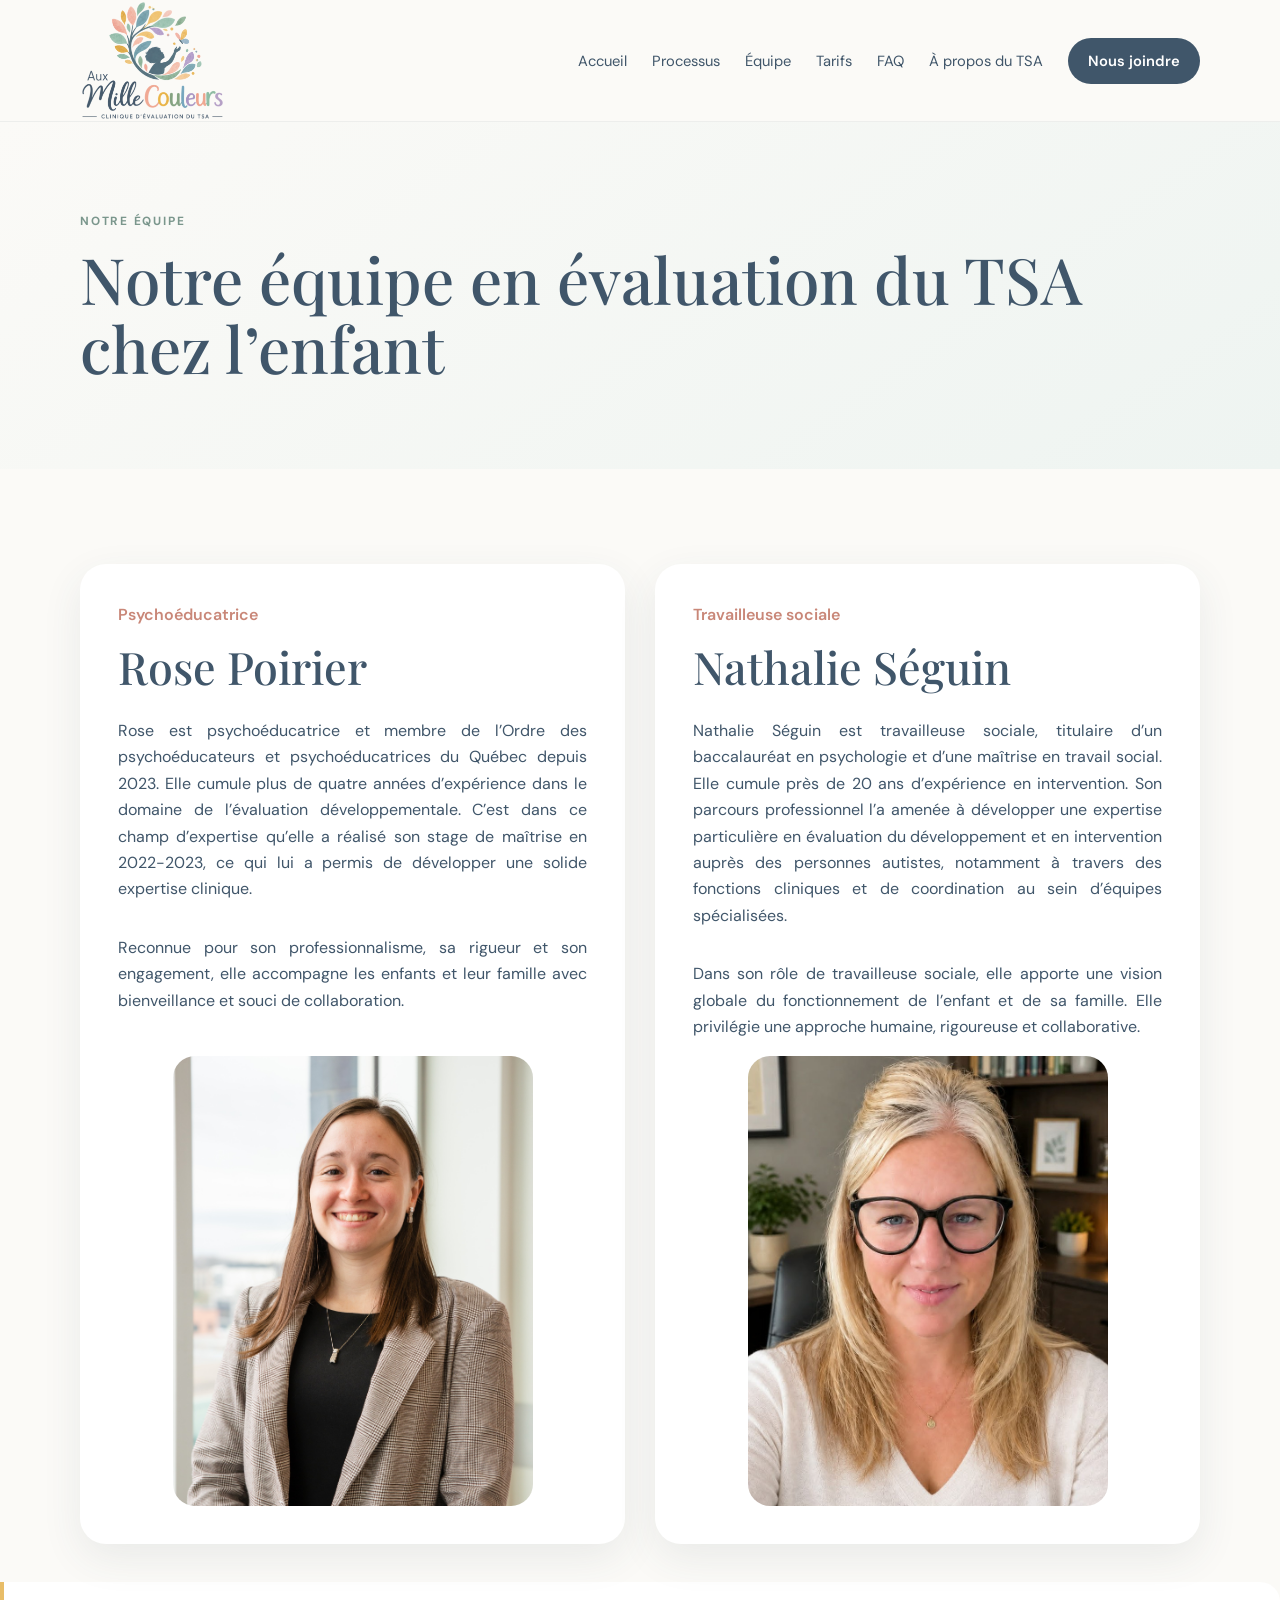
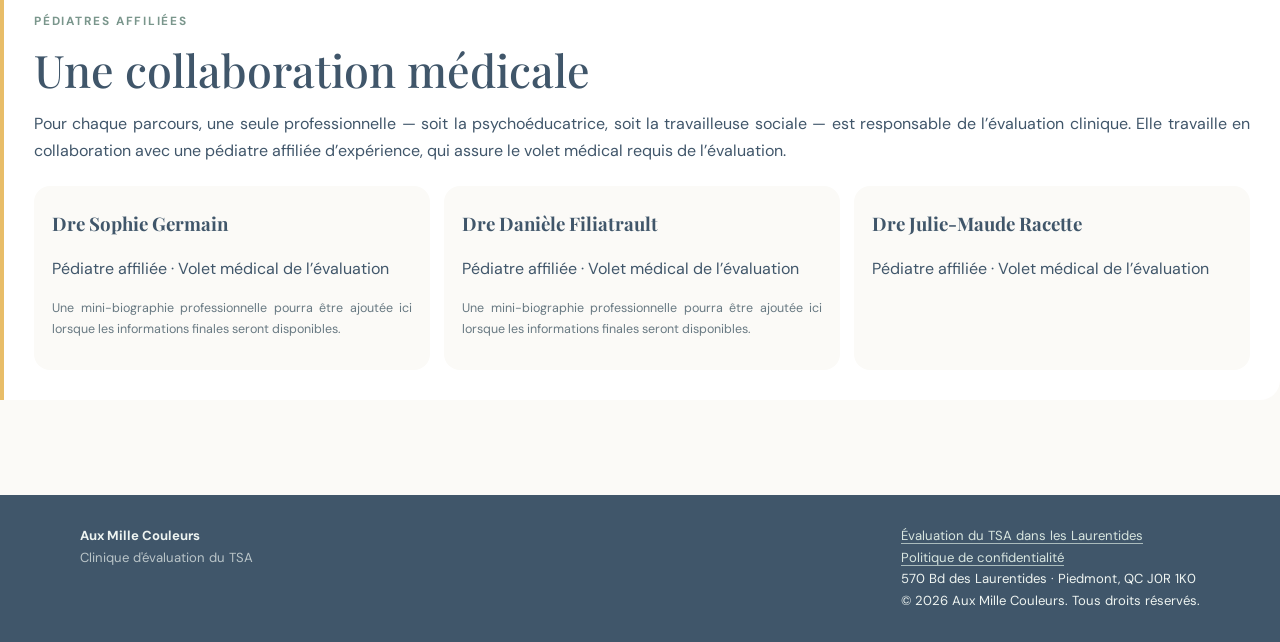
==== equipe.html @ dda27e5d "Add files via upload" ====
<!DOCTYPE html>
<html lang="fr"><head><meta charset="UTF-8"><meta name="viewport" content="width=device-width, initial-scale=1.0"><title>Équipe | Psychoéducatrice, travailleuse sociale et pédiatres | Aux Mille Couleurs</title>
  <meta name="description" content="Découvrez l’équipe d’Aux Mille Couleurs : psychoéducatrice, travailleuse sociale et pédiatres affiliées pour l’évaluation du TSA chez l’enfant à Piedmont, Laurentides.">
  <link rel="canonical" href="https://rosepoirier98-lab.github.io/Clinique1000couleurs/equipe.html">
  <meta property="og:type" content="website">
  <meta property="og:locale" content="fr_CA">
  <meta property="og:site_name" content="Aux Mille Couleurs">
  <meta property="og:title" content="Équipe | Psychoéducatrice, travailleuse sociale et pédiatres | Aux Mille Couleurs">
  <meta property="og:description" content="Découvrez l’équipe d’Aux Mille Couleurs : psychoéducatrice, travailleuse sociale et pédiatres affiliées pour l’évaluation du TSA chez l’enfant à Piedmont, Laurentides.">
  <meta property="og:url" content="https://rosepoirier98-lab.github.io/Clinique1000couleurs/equipe.html">
  <meta name="twitter:card" content="summary">
  <meta name="twitter:title" content="Équipe | Psychoéducatrice, travailleuse sociale et pédiatres | Aux Mille Couleurs">
  <meta name="twitter:description" content="Découvrez l’équipe d’Aux Mille Couleurs : psychoéducatrice, travailleuse sociale et pédiatres affiliées pour l’évaluation du TSA chez l’enfant à Piedmont, Laurentides."><link rel="stylesheet" href="style.css?v=2"></head>
<body><header class="site-header"><div class="container nav-wrap"><a href="index.html" class="brand"><img src="assets/logo.png" alt="Aux Mille Couleurs"></a><input type="checkbox" id="nav-toggle" class="nav-toggle"><label for="nav-toggle" class="nav-toggle-label" aria-label="Ouvrir le menu"><span></span></label><nav>
        <a href="index.html">Accueil</a>
        <a href="evaluation.html">Processus</a>
        <a href="equipe.html">Équipe</a>
        <a href="tarifs.html">Tarifs</a>
        <a href="faq.html">FAQ</a>
        <a href="tsa.html">À propos du TSA</a>
        <a href="nous-joindre.html" class="nav-button">Nous joindre</a>
      </nav></div></header><main>
<section class="page-hero"><div class="container"><p class="eyebrow">Notre équipe</p><h1>Notre équipe en évaluation du TSA chez l’enfant</h1></div></section>
<section class="section"><div class="container bio-grid">
<article class="bio" id="rose"><p class="role">Psychoéducatrice</p><h2>Rose Poirier</h2><p>Rose est psychoéducatrice et membre de l’Ordre des psychoéducateurs et psychoéducatrices du Québec depuis 2023. Elle cumule plus de quatre années d’expérience dans le domaine de l’évaluation développementale. C’est dans ce champ d’expertise qu’elle a réalisé son stage de maîtrise en 2022-2023, ce qui lui a permis de développer une solide expertise clinique.</p><p>Reconnue pour son professionnalisme, sa rigueur et son engagement, elle accompagne les enfants et leur famille avec bienveillance et souci de collaboration.</p><img src="assets/rose-poirier.jpg" alt="Rose Poirier, psychoéducatrice" class="bio-photo"></article>
<article class="bio" id="nathalie"><p class="role">Travailleuse sociale</p><h2>Nathalie Séguin</h2><p>Nathalie Séguin est travailleuse sociale, titulaire d’un baccalauréat en psychologie et d’une maîtrise en travail social. Elle cumule près de 20 ans d’expérience en intervention. Son parcours professionnel l’a amenée à développer une expertise particulière en évaluation du développement et en intervention auprès des personnes autistes, notamment à travers des fonctions cliniques et de coordination au sein d’équipes spécialisées.</p><p>Dans son rôle de travailleuse sociale, elle apporte une vision globale du fonctionnement de l’enfant et de sa famille. Elle privilégie une approche humaine, rigoureuse et collaborative.</p><img src="assets/nathalie-seguin.jpg" alt="Nathalie Séguin, travailleuse sociale" class="bio-photo"></article>
</div>
<div class="medical pediatricians"><p class="eyebrow">Pédiatres affiliées</p><h2>Une collaboration médicale</h2><p>Pour chaque parcours, une seule professionnelle — soit la psychoéducatrice, soit la travailleuse sociale — est responsable de l’évaluation clinique. Elle travaille en collaboration avec une pédiatre affiliée d’expérience, qui assure le volet médical requis de l’évaluation.</p><div class="doctor-mini-grid"><div><h3>Dre Sophie Germain</h3><p>Pédiatre affiliée · Volet médical de l’évaluation</p><p class="fine">Une mini-biographie professionnelle pourra être ajoutée ici lorsque les informations finales seront disponibles.</p></div><div><h3>Dre Danièle Filiatrault</h3><p>Pédiatre affiliée · Volet médical de l’évaluation</p><p class="fine">Une mini-biographie professionnelle pourra être ajoutée ici lorsque les informations finales seront disponibles.</p></div><div><h3>Dre Julie-Maude Racette</h3><p>Pédiatre affiliée · Volet médical de l’évaluation</p></div></div></div></section></main><footer><div class="container footer-wrap"><div><strong>Aux Mille Couleurs</strong><br><span>Clinique d'évaluation du TSA</span></div><div><a href="evaluation-tsa-laurentides.html">Évaluation du TSA dans les Laurentides</a><br><a href="politique-confidentialite.html">Politique de confidentialité</a><br>570 Bd des Laurentides · Piedmont, QC J0R 1K0<br>© 2026 Aux Mille Couleurs. Tous droits réservés.</div></div></footer></body></html>
---- style.css ----
@import url('https://fonts.googleapis.com/css2?family=DM+Sans:wght@400;500;600;700&family=Playfair+Display:wght@500;600&display=swap');
:root{--ink:#40566a;--muted:#687982;--cream:#fbfaf7;--soft:#eef4f1;--peach:#eaa99a;--sage:#9eb9ad;--gold:#e8bd68;--lav:#aaa0c4;--white:#fff;--shadow:0 14px 40px rgba(55,75,85,.09)}
*{box-sizing:border-box}html{scroll-behavior:smooth}body{margin:0;font-family:'DM Sans',Arial,sans-serif;color:var(--ink);background:var(--cream);line-height:1.65}a{color:inherit;text-decoration:none}p{text-align:justify}.eyebrow{text-align:left}.container{width:min(1120px,calc(100% - 40px));margin:auto}.site-header{position:sticky;top:0;z-index:20;background:rgba(251,250,247,.94);backdrop-filter:blur(10px);border-bottom:1px solid rgba(64,86,106,.08)}.nav-wrap{display:flex;align-items:center;justify-content:space-between;gap:24px;min-height:82px}.brand img{width:145px;height:auto;display:block}.site-header nav{display:flex;align-items:center;gap:25px;font-size:.92rem}.site-header nav a:hover{color:#1f4055}.nav-button,.button{display:inline-block;border-radius:999px;padding:11px 20px;font-weight:600}.nav-button,.button.primary{background:var(--ink);color:#fff}.hero{padding:90px 0 75px;background:linear-gradient(145deg,#fbfaf7 0%,#f1f5f2 100%)}.hero-grid{display:grid;grid-template-columns:1.25fr .75fr;gap:65px;align-items:center}.eyebrow{text-transform:uppercase;letter-spacing:.15em;font-size:.74rem;font-weight:700;color:#7a968c;margin:0 0 12px}.hero h1,.page-hero h1{font-family:'Playfair Display',Georgia,serif;font-size:clamp(2.6rem,5vw,4.6rem);line-height:1.08;font-weight:500;margin:0 0 22px}.hero h1 span,.page-hero h1 span{color:#c98778}.lead{font-size:1.15rem;color:var(--muted);max-width:680px}.hero-actions{display:flex;gap:12px;flex-wrap:wrap;margin-top:30px}.button.secondary{border:1px solid #c9d3d0}.hero-card{background:#fff;border-radius:28px;padding:35px;box-shadow:var(--shadow);text-align:center}.hero-logo{width:100%;max-width:300px}.section{padding:95px 0}.soft{background:var(--soft)}.two-col{display:grid;grid-template-columns:1fr 1.2fr;gap:75px}.section h2{font-family:'Playfair Display',Georgia,serif;font-size:clamp(2rem,3.5vw,3rem);line-height:1.15;font-weight:500;margin:0 0 20px}.text{color:var(--muted)}.feature-list{display:grid;grid-template-columns:repeat(3,1fr);gap:14px;margin-top:35px}.feature-list div{padding:18px;background:#fff;border-radius:18px}.feature-list strong,.feature-list span{display:block}.feature-list strong{font-size:1rem}.feature-list span{font-size:.82rem;color:var(--muted);margin-top:5px}.steps{display:grid;grid-template-columns:repeat(3,1fr);gap:18px;margin-top:40px}.steps article{background:#fff;padding:28px;border-radius:22px;box-shadow:0 5px 20px rgba(55,75,85,.04)}.steps span{font-size:.78rem;font-weight:700;color:#c98778}.steps h3{margin:12px 0 8px}.steps p{margin:0;color:var(--muted);font-size:.92rem}.team-grid{display:grid;grid-template-columns:repeat(2,1fr);gap:22px;margin-top:38px}.person{background:#fff;border-radius:24px;padding:22px;box-shadow:var(--shadow)}
.person-horizontal{display:grid;grid-template-columns:42% 1fr;gap:28px;align-items:center}
.person-content{padding:6px 8px 6px 0}.team-photo{width:100%;height:245px;border-radius:20px;object-fit:cover;object-position:center 25%;display:block;margin:0}.bio-photo{width:100%;max-width:360px;aspect-ratio:4/5;object-fit:cover;object-position:center 25%;border-radius:22px;display:block;margin:32px auto 0}.initials,.portrait-placeholder{width:72px;height:72px;border-radius:50%;background:linear-gradient(135deg,var(--sage),#c8d8d0);display:grid;place-items:center;font-weight:700;color:#fff;font-size:1.2rem}.person h3{margin:18px 0 2px;font-family:'Playfair Display',Georgia,serif;font-size:1.65rem}.role{color:#c98778;font-weight:600;margin:0 0 12px}.person p{color:var(--muted)}.person a{font-weight:600;color:#607f72}.medical{margin-top:28px;padding:30px;border-left:4px solid var(--gold);background:#fff;border-radius:0 20px 20px 0}.medical h3,.medical h2{font-family:'Playfair Display',Georgia,serif;margin:5px 0 8px}.pricing{display:grid;grid-template-columns:1.1fr .9fr;gap:60px;align-items:center}.price-card{background:#fff;padding:35px;border-radius:26px;box-shadow:var(--shadow)}.small,.fine{font-size:.78rem;color:var(--muted)}.price{font-family:'Playfair Display',Georgia,serif;font-size:3rem;margin:8px 0}.cta{padding:70px 0;background:#607f72;color:#fff}.cta .eyebrow{color:#dce9e3}.cta-inner{display:flex;justify-content:space-between;gap:40px;align-items:center}.cta h2{font-family:'Playfair Display',Georgia,serif;font-size:2.4rem;line-height:1.15;margin:0 0 10px;max-width:700px}.cta p{margin:0}.button.light{background:#fff;color:var(--ink);white-space:nowrap}.contact-info{display:grid;grid-template-columns:repeat(3,1fr);gap:14px;margin-top:30px}.contact-info p{background:#fff;padding:18px;border-radius:16px;margin:0;font-size:.9rem}.booking-card{background:#fff;padding:35px;border-radius:26px;box-shadow:var(--shadow)}.full{width:100%;text-align:center}.booking-card .fine{margin-bottom:0}footer{padding:30px 0;background:#40566a;color:#eef4f1;font-size:.82rem}.footer-wrap{display:flex;justify-content:space-between;gap:20px}.footer-wrap span{opacity:.7}.page-hero{padding:90px 0 65px;background:linear-gradient(145deg,#fbfaf7,#eef4f1)}.bio-grid{display:grid;grid-template-columns:1fr 1fr;gap:30px}.bio{background:#fff;border-radius:26px;padding:38px;box-shadow:var(--shadow)}.bio h2{margin-bottom:10px}.placeholder{color:var(--muted)}@media(max-width:800px){.nav-wrap{flex-wrap:wrap;padding:10px 0}.site-header nav{width:100%;justify-content:center;flex-wrap:wrap;gap:8px 14px;font-size:.8rem}.hero-grid,.two-col,.pricing{grid-template-columns:1fr;gap:35px}.steps{grid-template-columns:1fr 1fr}.feature-list,.contact-info{grid-template-columns:1fr}.team-grid,.bio-grid{grid-template-columns:1fr}.section{padding:70px 0}.cta-inner{display:block}.cta .button{margin-top:25px}.footer-wrap{display:block}.footer-wrap>div+div{margin-top:15px}}
@media(max-width:520px){.container{width:min(100% - 28px,1120px)}.hero{padding-top:55px}.hero h1{font-size:2.55rem}.steps{grid-template-columns:1fr}.brand img{width:120px}.nav-wrap{min-height:70px}.nav-button{padding:9px 14px;font-size:.82rem}.hero-card{padding:20px}}

.faq{max-width:900px}.faq details{background:#fff;border-radius:18px;margin-bottom:14px;padding:0 24px;box-shadow:0 5px 20px rgba(55,75,85,.04)}.faq summary{cursor:pointer;list-style:none;font-weight:600;padding:22px 0;position:relative;padding-right:35px}.faq summary::-webkit-details-marker{display:none}.faq summary:after{content:'+';position:absolute;right:0;font-size:1.4rem;font-weight:400;color:#7a968c}.faq details[open] summary:after{content:'−'}.faq details p{margin:0;padding:0 0 22px;color:var(--muted)}.contact-form{display:grid;gap:16px;margin-top:24px}.contact-form label{display:grid;gap:6px;font-size:.88rem;font-weight:600}.contact-form input,.contact-form textarea{width:100%;border:1px solid #d6dfdc;border-radius:12px;padding:12px 14px;font:inherit;color:var(--ink);background:#fbfaf7}.contact-form textarea{resize:vertical}.contact-form button{border:0;cursor:pointer;font:inherit}.evaluation-steps{grid-template-columns:repeat(2,1fr)}@media(max-width:520px){.evaluation-steps{grid-template-columns:1fr}}

.doctor-mini-grid{display:grid;grid-template-columns:repeat(3,minmax(0,1fr));gap:14px;margin-top:22px}.doctor-mini-grid>div{background:#fbfaf7;border-radius:16px;padding:18px}.doctor-mini-grid strong,.doctor-mini-grid span{display:block}.doctor-mini-grid span{color:var(--muted);font-size:.85rem;margin-top:5px}.price-list{margin:18px 0;padding-left:20px;color:var(--muted)}.price-list li{margin:7px 0}.ramq-note{display:grid;gap:4px;margin:22px 0;padding:16px;border-radius:16px;background:var(--soft);border-left:4px solid var(--sage)}.ramq-note span{color:var(--muted);font-size:.86rem}.pediatricians{margin-top:38px}.person-content h3{margin:0 0 2px;font-family:'Playfair Display',Georgia,serif;font-size:1.65rem}.person-content .role{margin-bottom:10px}.person-content p{color:var(--muted)}
@media(max-width:800px){.person-horizontal{grid-template-columns:1fr}.team-photo{height:280px}.doctor-mini-grid{grid-template-columns:1fr}}

.process-intro{max-width:850px;margin:0 auto 10px;padding:24px 28px;background:#f5f2ed;border-radius:18px;color:#687b85}.process-intro p{margin:0;line-height:1.7}


.seo-link { margin-top: 1.5rem; }
.seo-link a { font-weight: 600; }

/* Signature « toutes ses couleurs » */
.rainbow-word{white-space:nowrap;display:inline-block}
.rainbow-word .rainbow-peach{color:var(--peach)}
.rainbow-word .rainbow-gold{color:var(--gold)}
.rainbow-word .rainbow-sage{color:#7fa58f}
.rainbow-word .rainbow-blue{color:#6fa9c2}
.rainbow-word .rainbow-lavender{color:var(--lav)}

/* Portraits cohérents de Rose et Nathalie */
.team-photo{width:100%;height:300px;aspect-ratio:4/5;object-fit:cover;object-position:center 25%;display:block}
.bio-photo{width:100%;max-width:360px;height:450px;aspect-ratio:4/5;object-fit:cover;object-position:center 25%;display:block;margin:32px auto 0}
@media(max-width:800px){.team-photo{height:300px}.bio-photo{height:450px}}


/* Navigation mobile - menu hamburger */
.nav-toggle{display:none!important;position:absolute;opacity:0;pointer-events:none;width:0;height:0}
.nav-toggle-label{display:none;align-items:center;justify-content:center;width:44px;height:44px;border:1px solid #c9d3d0;border-radius:12px;cursor:pointer;color:var(--ink);background:#fff}
.nav-toggle-label span,.nav-toggle-label span:before,.nav-toggle-label span:after{display:block;width:21px;height:2px;background:currentColor;border-radius:2px;position:relative;transition:.2s}
.nav-toggle-label span:before,.nav-toggle-label span:after{content:"";position:absolute;left:0}
.nav-toggle-label span:before{top:-7px}.nav-toggle-label span:after{top:7px}
@media(max-width:800px){
  .nav-wrap{position:relative;flex-wrap:nowrap;padding:10px 0;min-height:70px}
  .nav-toggle-label{display:flex;margin-left:auto}
  .site-header nav{display:none;width:100%;position:absolute;top:70px;left:0;right:0;padding:14px;background:rgba(251,250,247,.98);backdrop-filter:blur(10px);border:1px solid rgba(64,86,106,.08);border-radius:0 0 18px 18px;box-shadow:0 12px 25px rgba(55,75,85,.08);justify-content:flex-start;align-items:stretch;flex-direction:column;gap:4px;font-size:.92rem}
  .site-header nav a{padding:10px 12px;border-radius:10px}
  .site-header nav a:hover{background:#eef4f1}
  .site-header nav .nav-button{text-align:center;margin-top:5px}
  .nav-toggle:checked ~ nav{display:flex}
  .nav-toggle:checked + .nav-toggle-label span{background:transparent}
  .nav-toggle:checked + .nav-toggle-label span:before{top:0;transform:rotate(45deg)}
  .nav-toggle:checked + .nav-toggle-label span:after{top:0;transform:rotate(-45deg)}
}
@media(max-width:520px){
  .site-header nav{top:70px}
  .contact-form input,.contact-form textarea{font-size:16px;min-height:46px}
  .contact-form textarea{min-height:120px}
  .button,.nav-button{min-height:44px}
  .footer-wrap{line-height:1.7}
}
/* Confidentiality notice in contact form */
.form-privacy-note{margin:0;padding:14px 16px;border-radius:14px;background:var(--soft);color:var(--muted);font-size:.84rem;line-height:1.55}
.form-privacy-note strong{color:var(--ink)}
/* Privacy page */
.privacy-content{max-width:900px}
.privacy-content article{background:#fff;border-radius:24px;padding:38px;box-shadow:var(--shadow);margin-bottom:18px}
.privacy-content h2{font-family:'Playfair Display',Georgia,serif;font-size:1.7rem;font-weight:500;margin:0 0 12px}
.privacy-content h3{font-size:1.05rem;margin:22px 0 8px}
.privacy-content ul{color:var(--muted);padding-left:22px}
.privacy-content li{margin:7px 0}
.privacy-content p{color:var(--muted)}
.privacy-updated{font-size:.84rem;color:var(--muted);margin-top:8px}
@media(max-width:520px){.privacy-content article{padding:24px 20px}}

/* Équipe : alignement des portraits sur ordinateur et portraits avant la description sur mobile */
.bio {
  display:flex;
  flex-direction:column;
}
.bio-photo {
  margin-top:auto;
}
@media(max-width:800px){
  .bio > .role { order:1; }
  .bio > h2 { order:2; }
  .bio > .bio-photo { order:3; margin:18px auto 20px; }
  .bio > p:not(.role) { order:4; }
}

/* Liens du pied de page plus visibles et tarifs */
.footer-wrap a{color:#d8e6e0;text-decoration:underline;text-decoration-color:rgba(216,230,224,.7);text-underline-offset:3px;transition:color .2s ease}
.footer-wrap a:hover{color:#fff;text-decoration-color:#fff}
.medical-pricing{padding:16px 18px;background:var(--soft);border-left:4px solid var(--sage);border-radius:0 14px 14px 0}
.payment-note{margin:16px 0;padding:14px 16px;background:#fff;border:1px solid #d6dfdc;border-radius:14px}
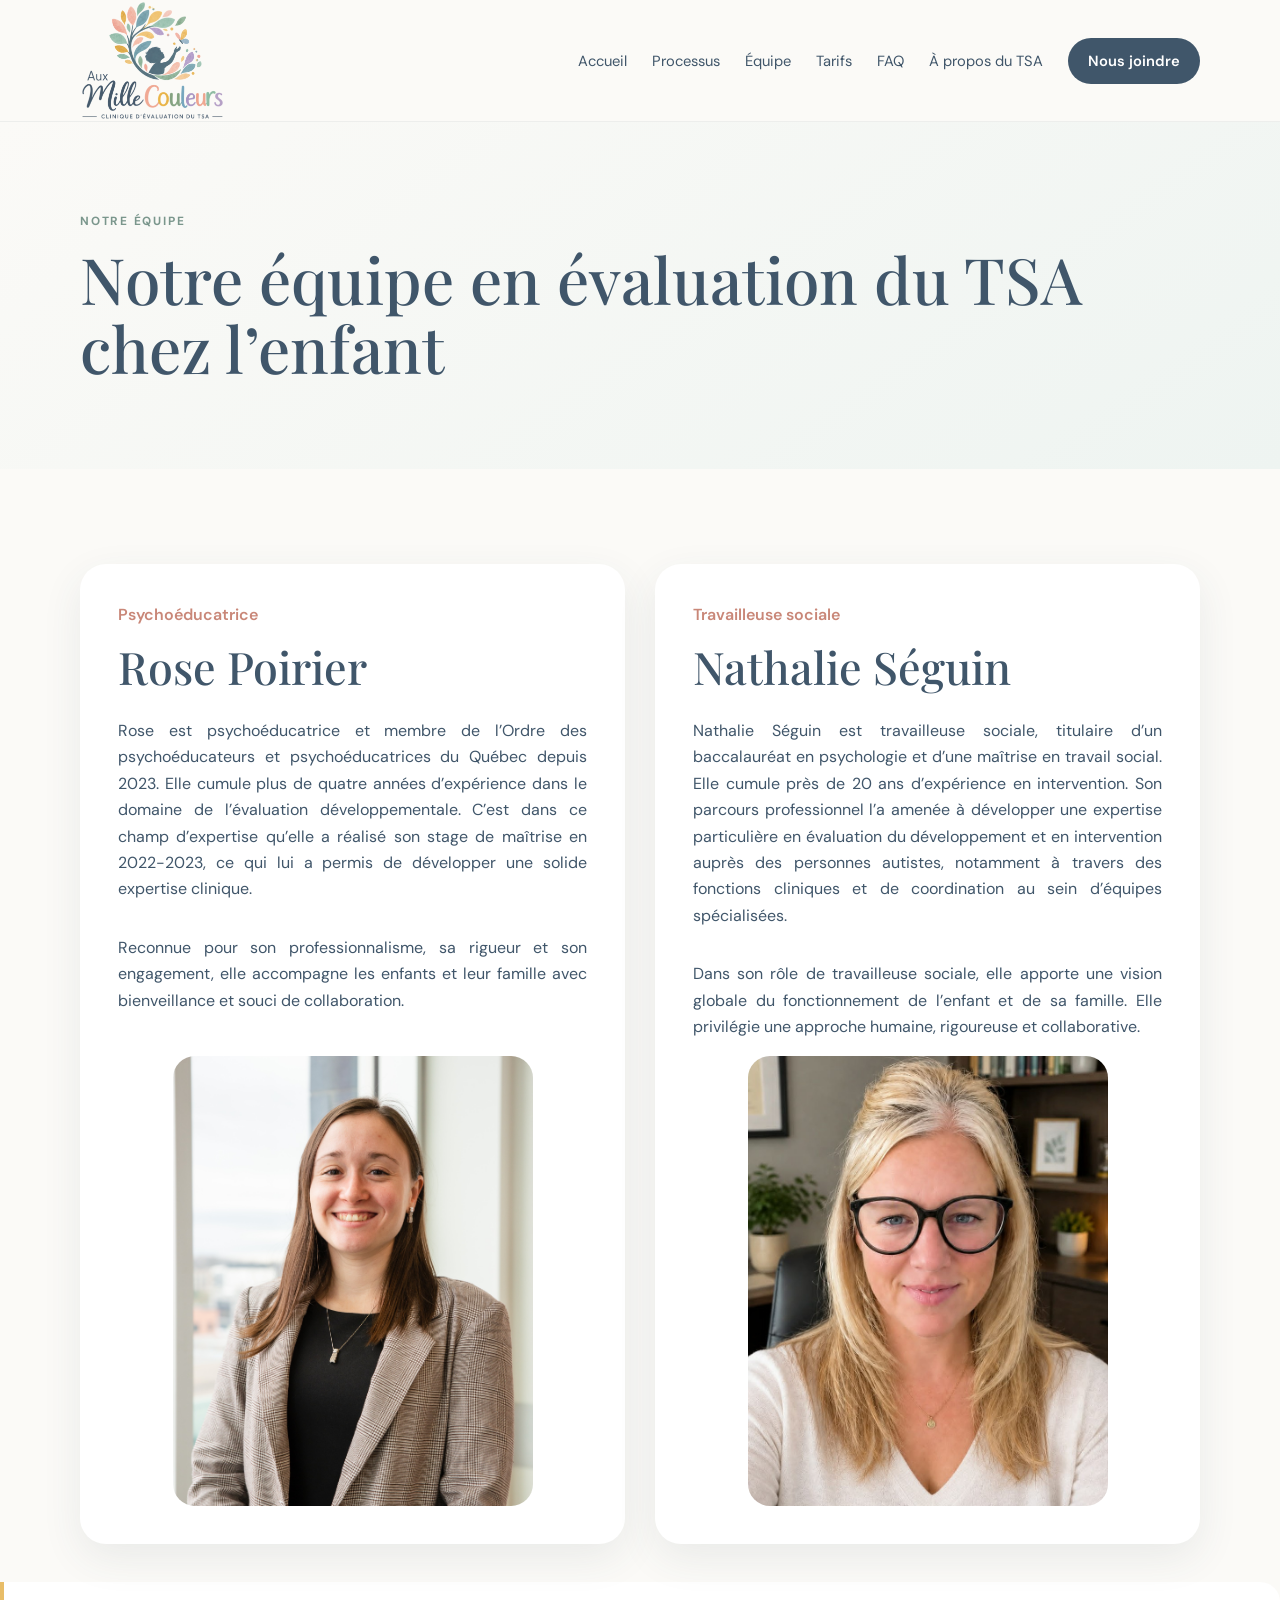
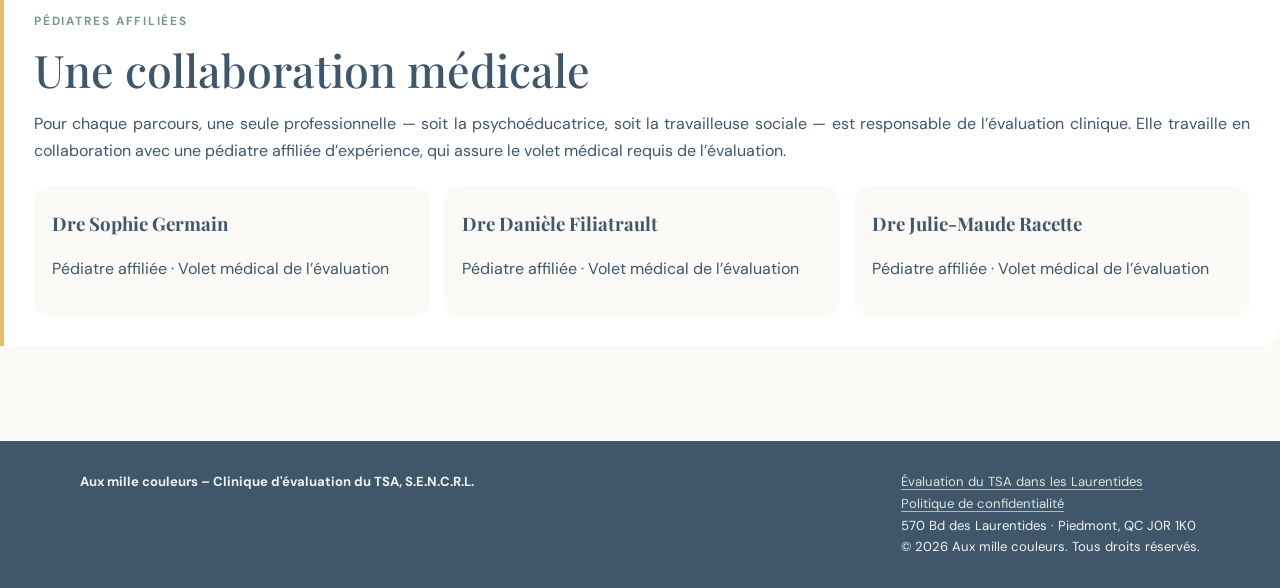
==== commit 6e985a7b: "Add files via upload" ====
--- a/equipe.html
+++ b/equipe.html
@@ -1,17 +1,17 @@
 <!DOCTYPE html>
-<html lang="fr"><head><meta charset="UTF-8"><meta name="viewport" content="width=device-width, initial-scale=1.0"><title>Équipe | Psychoéducatrice, travailleuse sociale et pédiatres | Aux Mille Couleurs</title>
-  <meta name="description" content="Découvrez l’équipe d’Aux Mille Couleurs : psychoéducatrice, travailleuse sociale et pédiatres affiliées pour l’évaluation du TSA chez l’enfant à Piedmont, Laurentides.">
+<html lang="fr"><head><meta charset="UTF-8"><meta name="viewport" content="width=device-width, initial-scale=1.0"><title>Équipe | Psychoéducatrice, travailleuse sociale et pédiatres | Aux mille couleurs</title>
+  <meta name="description" content="Découvrez l’équipe d’Aux mille couleurs : psychoéducatrice, travailleuse sociale et pédiatres affiliées pour l’évaluation du TSA chez l’enfant à Piedmont, Laurentides.">
   <link rel="canonical" href="https://rosepoirier98-lab.github.io/Clinique1000couleurs/equipe.html">
   <meta property="og:type" content="website">
   <meta property="og:locale" content="fr_CA">
-  <meta property="og:site_name" content="Aux Mille Couleurs">
-  <meta property="og:title" content="Équipe | Psychoéducatrice, travailleuse sociale et pédiatres | Aux Mille Couleurs">
-  <meta property="og:description" content="Découvrez l’équipe d’Aux Mille Couleurs : psychoéducatrice, travailleuse sociale et pédiatres affiliées pour l’évaluation du TSA chez l’enfant à Piedmont, Laurentides.">
+  <meta property="og:site_name" content="Aux mille couleurs">
+  <meta property="og:title" content="Équipe | Psychoéducatrice, travailleuse sociale et pédiatres | Aux mille couleurs">
+  <meta property="og:description" content="Découvrez l’équipe d’Aux mille couleurs : psychoéducatrice, travailleuse sociale et pédiatres affiliées pour l’évaluation du TSA chez l’enfant à Piedmont, Laurentides.">
   <meta property="og:url" content="https://rosepoirier98-lab.github.io/Clinique1000couleurs/equipe.html">
   <meta name="twitter:card" content="summary">
-  <meta name="twitter:title" content="Équipe | Psychoéducatrice, travailleuse sociale et pédiatres | Aux Mille Couleurs">
-  <meta name="twitter:description" content="Découvrez l’équipe d’Aux Mille Couleurs : psychoéducatrice, travailleuse sociale et pédiatres affiliées pour l’évaluation du TSA chez l’enfant à Piedmont, Laurentides."><link rel="stylesheet" href="style.css?v=2"></head>
-<body><header class="site-header"><div class="container nav-wrap"><a href="index.html" class="brand"><img src="assets/logo.png" alt="Aux Mille Couleurs"></a><input type="checkbox" id="nav-toggle" class="nav-toggle"><label for="nav-toggle" class="nav-toggle-label" aria-label="Ouvrir le menu"><span></span></label><nav>
+  <meta name="twitter:title" content="Équipe | Psychoéducatrice, travailleuse sociale et pédiatres | Aux mille couleurs">
+  <meta name="twitter:description" content="Découvrez l’équipe d’Aux mille couleurs : psychoéducatrice, travailleuse sociale et pédiatres affiliées pour l’évaluation du TSA chez l’enfant à Piedmont, Laurentides."><link rel="stylesheet" href="style.css?v=2"></head>
+<body><header class="site-header"><div class="container nav-wrap"><a href="index.html" class="brand"><img src="assets/logo.png" alt="Aux mille couleurs"></a><input type="checkbox" id="nav-toggle" class="nav-toggle"><label for="nav-toggle" class="nav-toggle-label" aria-label="Ouvrir le menu"><span></span></label><nav>
         <a href="index.html">Accueil</a>
         <a href="evaluation.html">Processus</a>
         <a href="equipe.html">Équipe</a>
@@ -25,4 +25,4 @@
 <article class="bio" id="rose"><p class="role">Psychoéducatrice</p><h2>Rose Poirier</h2><p>Rose est psychoéducatrice et membre de l’Ordre des psychoéducateurs et psychoéducatrices du Québec depuis 2023. Elle cumule plus de quatre années d’expérience dans le domaine de l’évaluation développementale. C’est dans ce champ d’expertise qu’elle a réalisé son stage de maîtrise en 2022-2023, ce qui lui a permis de développer une solide expertise clinique.</p><p>Reconnue pour son professionnalisme, sa rigueur et son engagement, elle accompagne les enfants et leur famille avec bienveillance et souci de collaboration.</p><img src="assets/rose-poirier.jpg" alt="Rose Poirier, psychoéducatrice" class="bio-photo"></article>
 <article class="bio" id="nathalie"><p class="role">Travailleuse sociale</p><h2>Nathalie Séguin</h2><p>Nathalie Séguin est travailleuse sociale, titulaire d’un baccalauréat en psychologie et d’une maîtrise en travail social. Elle cumule près de 20 ans d’expérience en intervention. Son parcours professionnel l’a amenée à développer une expertise particulière en évaluation du développement et en intervention auprès des personnes autistes, notamment à travers des fonctions cliniques et de coordination au sein d’équipes spécialisées.</p><p>Dans son rôle de travailleuse sociale, elle apporte une vision globale du fonctionnement de l’enfant et de sa famille. Elle privilégie une approche humaine, rigoureuse et collaborative.</p><img src="assets/nathalie-seguin.jpg" alt="Nathalie Séguin, travailleuse sociale" class="bio-photo"></article>
 </div>
-<div class="medical pediatricians"><p class="eyebrow">Pédiatres affiliées</p><h2>Une collaboration médicale</h2><p>Pour chaque parcours, une seule professionnelle — soit la psychoéducatrice, soit la travailleuse sociale — est responsable de l’évaluation clinique. Elle travaille en collaboration avec une pédiatre affiliée d’expérience, qui assure le volet médical requis de l’évaluation.</p><div class="doctor-mini-grid"><div><h3>Dre Sophie Germain</h3><p>Pédiatre affiliée · Volet médical de l’évaluation</p><p class="fine">Une mini-biographie professionnelle pourra être ajoutée ici lorsque les informations finales seront disponibles.</p></div><div><h3>Dre Danièle Filiatrault</h3><p>Pédiatre affiliée · Volet médical de l’évaluation</p><p class="fine">Une mini-biographie professionnelle pourra être ajoutée ici lorsque les informations finales seront disponibles.</p></div><div><h3>Dre Julie-Maude Racette</h3><p>Pédiatre affiliée · Volet médical de l’évaluation</p></div></div></div></section></main><footer><div class="container footer-wrap"><div><strong>Aux Mille Couleurs</strong><br><span>Clinique d'évaluation du TSA</span></div><div><a href="evaluation-tsa-laurentides.html">Évaluation du TSA dans les Laurentides</a><br><a href="politique-confidentialite.html">Politique de confidentialité</a><br>570 Bd des Laurentides · Piedmont, QC J0R 1K0<br>© 2026 Aux Mille Couleurs. Tous droits réservés.</div></div></footer></body></html>+<div class="medical pediatricians"><p class="eyebrow">Pédiatres affiliées</p><h2>Une collaboration médicale</h2><p>Pour chaque parcours, une seule professionnelle — soit la psychoéducatrice, soit la travailleuse sociale — est responsable de l’évaluation clinique. Elle travaille en collaboration avec une pédiatre affiliée d’expérience, qui assure le volet médical requis de l’évaluation.</p><div class="doctor-mini-grid"><div><h3>Dre Sophie Germain</h3><p>Pédiatre affiliée · Volet médical de l’évaluation</p></div><div><h3>Dre Danièle Filiatrault</h3><p>Pédiatre affiliée · Volet médical de l’évaluation</p></div><div><h3>Dre Julie-Maude Racette</h3><p>Pédiatre affiliée · Volet médical de l’évaluation</p></div></div></div></section></main><footer><div class="container footer-wrap"><div><strong>Aux mille couleurs – Clinique d'évaluation du TSA, S.E.N.C.R.L.</strong></div><div><a href="evaluation-tsa-laurentides.html">Évaluation du TSA dans les Laurentides</a><br><a href="politique-confidentialite.html">Politique de confidentialité</a><br>570 Bd des Laurentides · Piedmont, QC J0R 1K0<br>© 2026 Aux mille couleurs. Tous droits réservés.</div></div></footer></body></html>
--- a/style.css
+++ b/style.css
@@ -89,3 +89,17 @@
 .footer-wrap a:hover{color:#fff;text-decoration-color:#fff}
 .medical-pricing{padding:16px 18px;background:var(--soft);border-left:4px solid var(--sage);border-radius:0 14px 14px 0}
 .payment-note{margin:16px 0;padding:14px 16px;background:#fff;border:1px solid #d6dfdc;border-radius:14px}
+
+
+/* Coordonnées présentées en colonne sur la page Nous joindre */
+.contact-info-vertical{display:flex;flex-direction:column;gap:12px;max-width:520px}
+.contact-info-vertical .contact-item{display:flex;flex-direction:column;gap:4px;background:#fff;padding:18px 20px;border-radius:16px}
+.contact-info-vertical .contact-item strong{font-size:.82rem;color:var(--muted);text-transform:uppercase;letter-spacing:.08em}
+.contact-info-vertical .contact-item span,.contact-info-vertical .contact-item a{font-size:1rem;font-weight:600}
+.contact-info-vertical .contact-item a{text-decoration:underline;text-underline-offset:3px}
+.contact-form fieldset{border:0;padding:0;margin:0;min-width:0;display:grid;gap:16px}
+.contact-form fieldset:disabled{opacity:.58}
+.contact-form fieldset:disabled input,.contact-form fieldset:disabled textarea{cursor:not-allowed}
+.contact-form fieldset:disabled button{cursor:not-allowed;opacity:.65}
+.visually-hidden{position:absolute;width:1px;height:1px;padding:0;margin:-1px;overflow:hidden;clip:rect(0,0,0,0);white-space:nowrap;border:0}
+@media(min-width:801px){.evaluation-steps article:nth-child(5){grid-column:1;grid-row:3}.evaluation-steps article:nth-child(6){grid-column:2;grid-row:3}.evaluation-steps article:nth-child(7){grid-column:2;grid-row:4}}
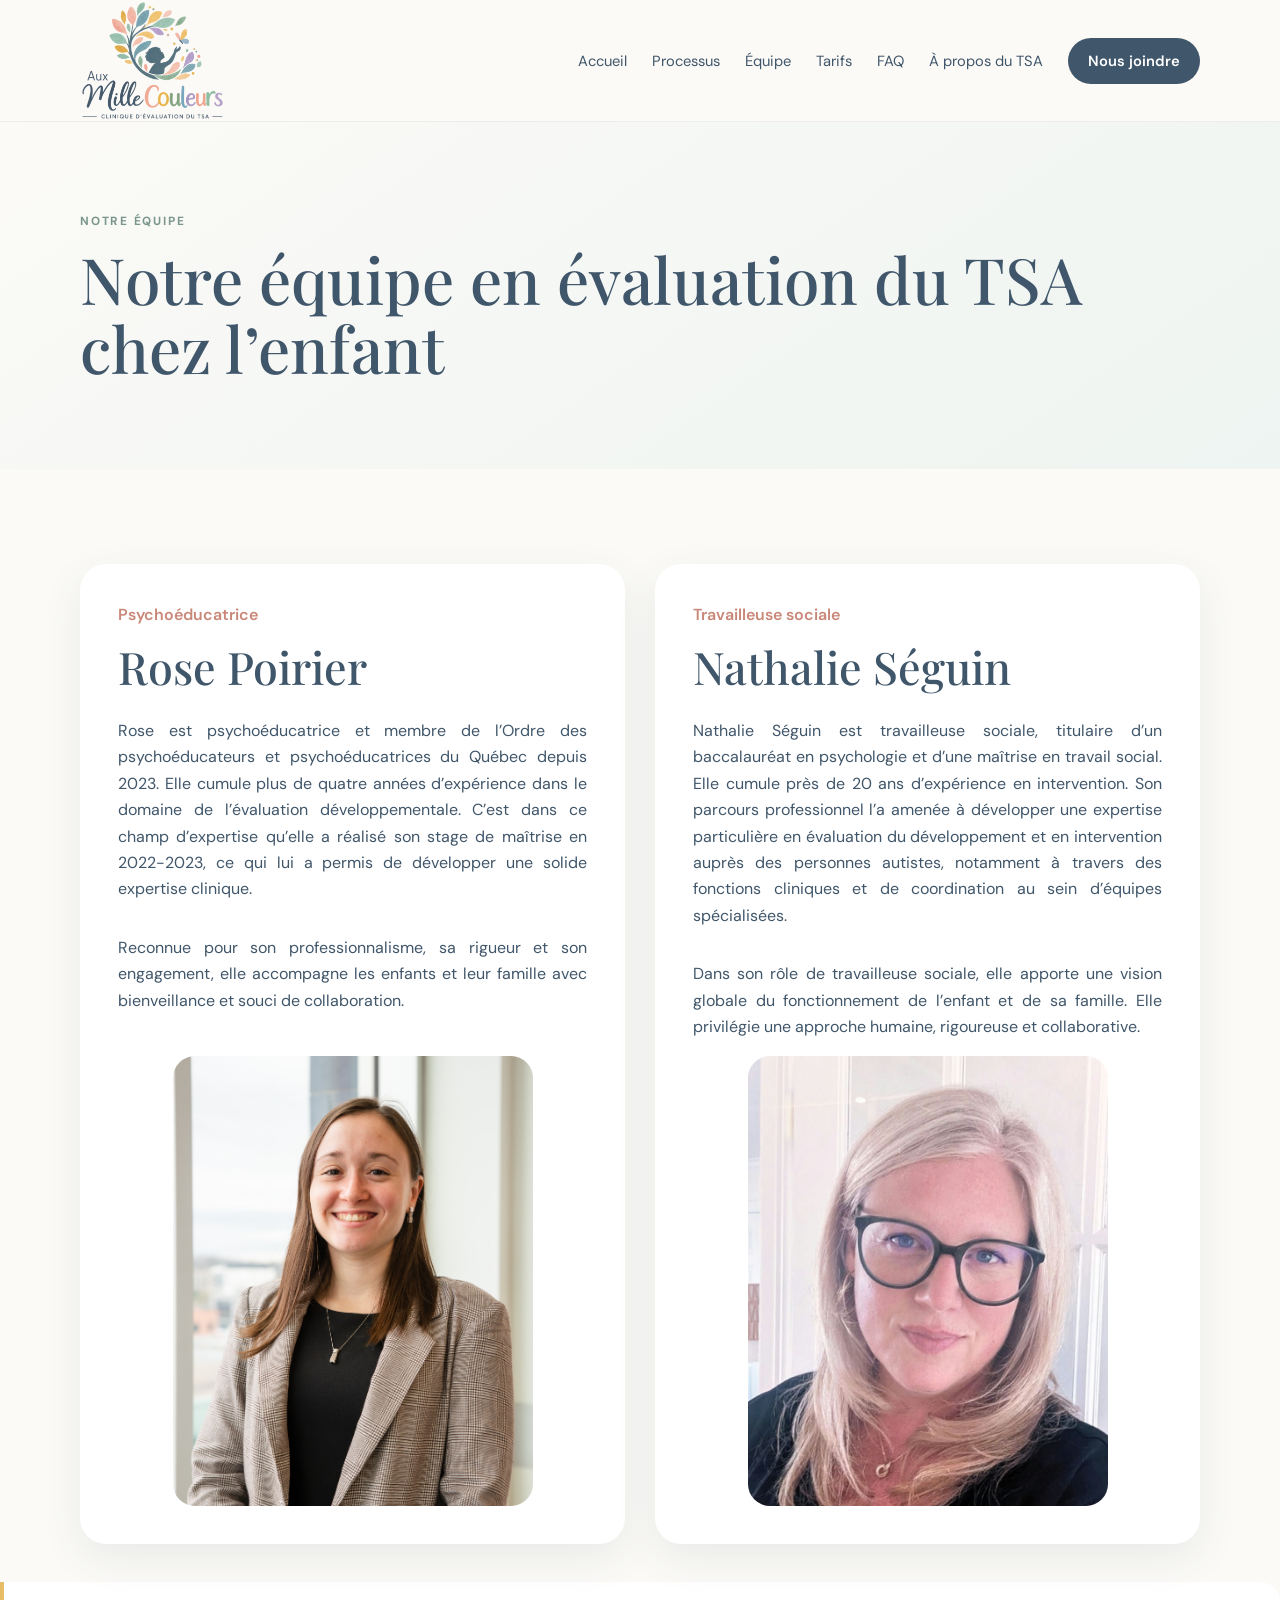
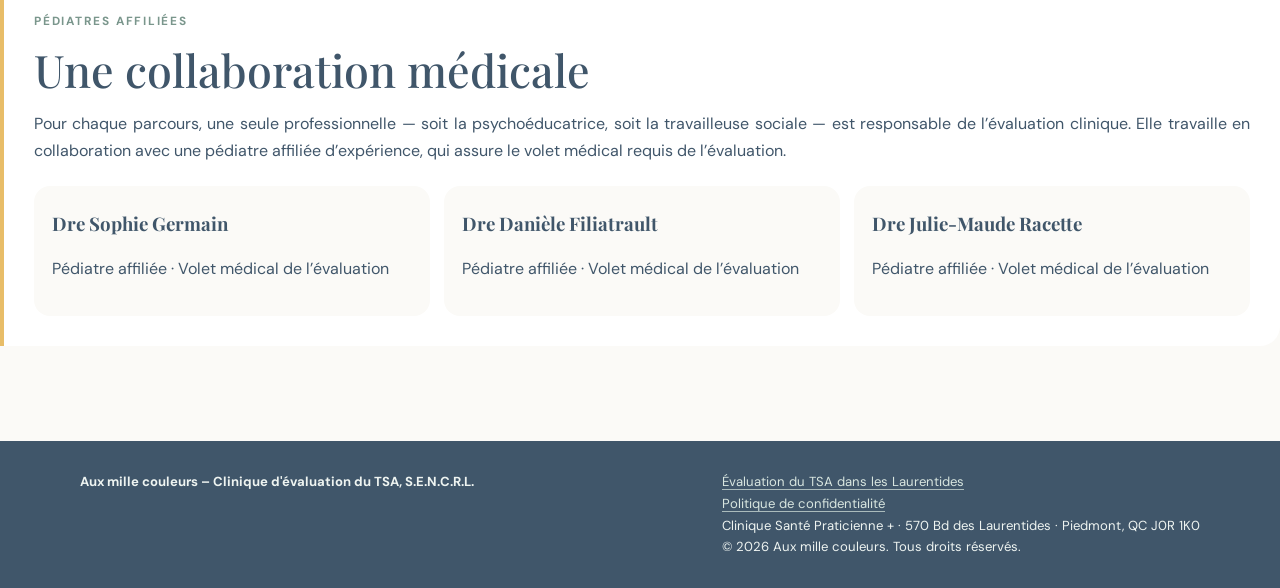
==== commit 292af462: "Add files via upload" ====
--- a/equipe.html
+++ b/equipe.html
@@ -25,4 +25,4 @@
 <article class="bio" id="rose"><p class="role">Psychoéducatrice</p><h2>Rose Poirier</h2><p>Rose est psychoéducatrice et membre de l’Ordre des psychoéducateurs et psychoéducatrices du Québec depuis 2023. Elle cumule plus de quatre années d’expérience dans le domaine de l’évaluation développementale. C’est dans ce champ d’expertise qu’elle a réalisé son stage de maîtrise en 2022-2023, ce qui lui a permis de développer une solide expertise clinique.</p><p>Reconnue pour son professionnalisme, sa rigueur et son engagement, elle accompagne les enfants et leur famille avec bienveillance et souci de collaboration.</p><img src="assets/rose-poirier.jpg" alt="Rose Poirier, psychoéducatrice" class="bio-photo"></article>
 <article class="bio" id="nathalie"><p class="role">Travailleuse sociale</p><h2>Nathalie Séguin</h2><p>Nathalie Séguin est travailleuse sociale, titulaire d’un baccalauréat en psychologie et d’une maîtrise en travail social. Elle cumule près de 20 ans d’expérience en intervention. Son parcours professionnel l’a amenée à développer une expertise particulière en évaluation du développement et en intervention auprès des personnes autistes, notamment à travers des fonctions cliniques et de coordination au sein d’équipes spécialisées.</p><p>Dans son rôle de travailleuse sociale, elle apporte une vision globale du fonctionnement de l’enfant et de sa famille. Elle privilégie une approche humaine, rigoureuse et collaborative.</p><img src="assets/nathalie-seguin.jpg" alt="Nathalie Séguin, travailleuse sociale" class="bio-photo"></article>
 </div>
-<div class="medical pediatricians"><p class="eyebrow">Pédiatres affiliées</p><h2>Une collaboration médicale</h2><p>Pour chaque parcours, une seule professionnelle — soit la psychoéducatrice, soit la travailleuse sociale — est responsable de l’évaluation clinique. Elle travaille en collaboration avec une pédiatre affiliée d’expérience, qui assure le volet médical requis de l’évaluation.</p><div class="doctor-mini-grid"><div><h3>Dre Sophie Germain</h3><p>Pédiatre affiliée · Volet médical de l’évaluation</p></div><div><h3>Dre Danièle Filiatrault</h3><p>Pédiatre affiliée · Volet médical de l’évaluation</p></div><div><h3>Dre Julie-Maude Racette</h3><p>Pédiatre affiliée · Volet médical de l’évaluation</p></div></div></div></section></main><footer><div class="container footer-wrap"><div><strong>Aux mille couleurs – Clinique d'évaluation du TSA, S.E.N.C.R.L.</strong></div><div><a href="evaluation-tsa-laurentides.html">Évaluation du TSA dans les Laurentides</a><br><a href="politique-confidentialite.html">Politique de confidentialité</a><br>570 Bd des Laurentides · Piedmont, QC J0R 1K0<br>© 2026 Aux mille couleurs. Tous droits réservés.</div></div></footer></body></html>+<div class="medical pediatricians"><p class="eyebrow">Pédiatres affiliées</p><h2>Une collaboration médicale</h2><p>Pour chaque parcours, une seule professionnelle — soit la psychoéducatrice, soit la travailleuse sociale — est responsable de l’évaluation clinique. Elle travaille en collaboration avec une pédiatre affiliée d’expérience, qui assure le volet médical requis de l’évaluation.</p><div class="doctor-mini-grid"><div><h3>Dre Sophie Germain</h3><p>Pédiatre affiliée · Volet médical de l’évaluation</p></div><div><h3>Dre Danièle Filiatrault</h3><p>Pédiatre affiliée · Volet médical de l’évaluation</p></div><div><h3>Dre Julie-Maude Racette</h3><p>Pédiatre affiliée · Volet médical de l’évaluation</p></div></div></div></section></main><footer><div class="container footer-wrap"><div><strong>Aux mille couleurs – Clinique d'évaluation du TSA, S.E.N.C.R.L.</strong></div><div><a href="evaluation-tsa-laurentides.html">Évaluation du TSA dans les Laurentides</a><br><a href="politique-confidentialite.html">Politique de confidentialité</a><br>Clinique Santé Praticienne + · 570 Bd des Laurentides · Piedmont, QC J0R 1K0<br>© 2026 Aux mille couleurs. Tous droits réservés.</div></div></footer></body></html>
--- a/style.css
+++ b/style.css
@@ -103,3 +103,4 @@
 .contact-form fieldset:disabled button{cursor:not-allowed;opacity:.65}
 .visually-hidden{position:absolute;width:1px;height:1px;padding:0;margin:-1px;overflow:hidden;clip:rect(0,0,0,0);white-space:nowrap;border:0}
 @media(min-width:801px){.evaluation-steps article:nth-child(5){grid-column:1;grid-row:3}.evaluation-steps article:nth-child(6){grid-column:2;grid-row:3}.evaluation-steps article:nth-child(7){grid-column:2;grid-row:4}}
+\n/* Champ honeypot invisible pour filtrer les robots du formulaire */\n.form-honeypot{position:absolute!important;left:-10000px!important;width:1px!important;height:1px!important;overflow:hidden!important}\n
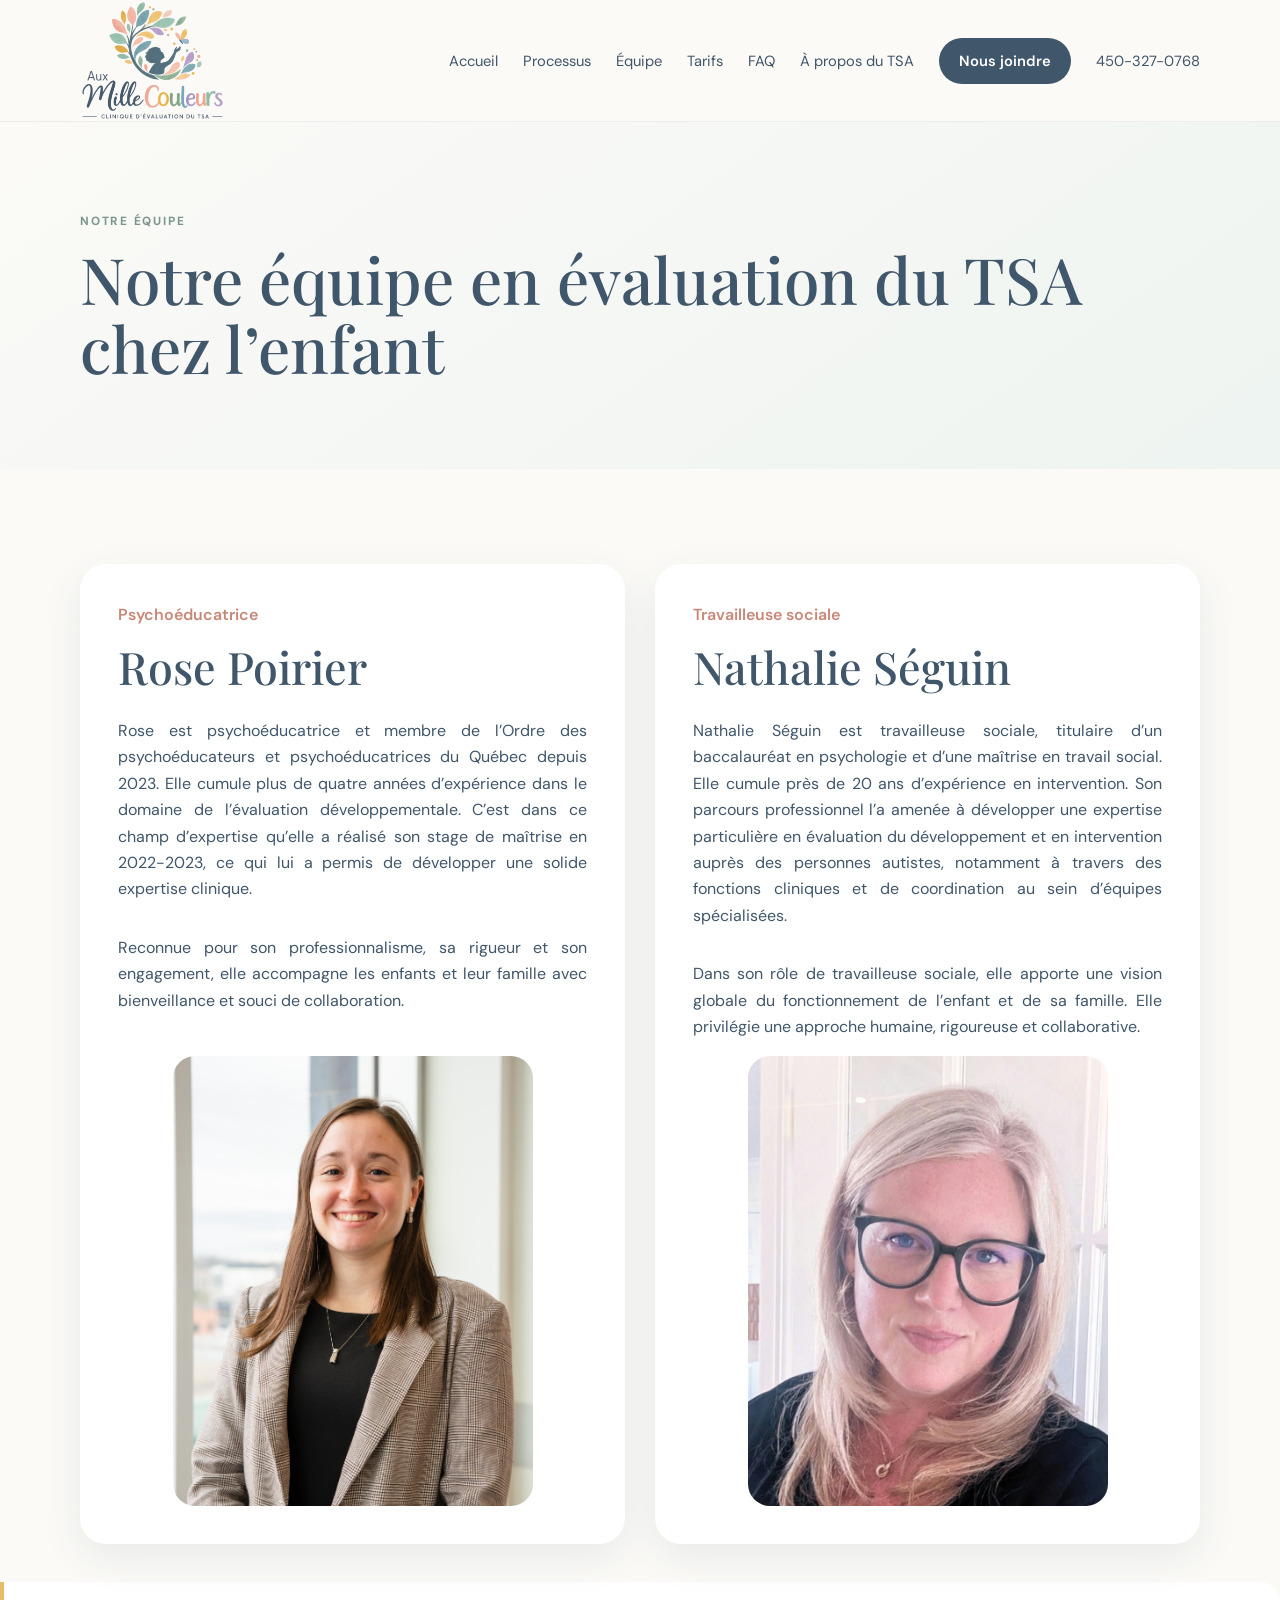
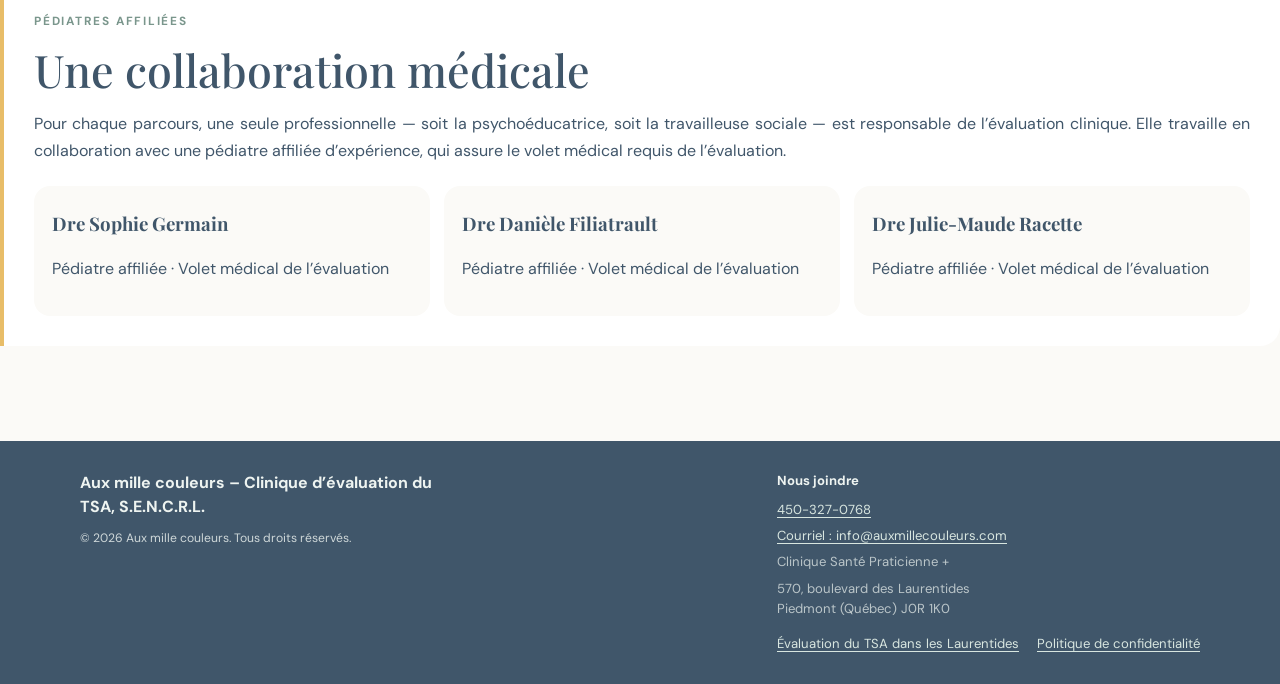
==== commit 1154b9e2: "Add files via upload" ====
--- a/equipe.html
+++ b/equipe.html
@@ -10,7 +10,7 @@
   <meta property="og:url" content="https://rosepoirier98-lab.github.io/Clinique1000couleurs/equipe.html">
   <meta name="twitter:card" content="summary">
   <meta name="twitter:title" content="Équipe | Psychoéducatrice, travailleuse sociale et pédiatres | Aux mille couleurs">
-  <meta name="twitter:description" content="Découvrez l’équipe d’Aux mille couleurs : psychoéducatrice, travailleuse sociale et pédiatres affiliées pour l’évaluation du TSA chez l’enfant à Piedmont, Laurentides."><link rel="stylesheet" href="style.css?v=2"></head>
+  <meta name="twitter:description" content="Découvrez l’équipe d’Aux mille couleurs : psychoéducatrice, travailleuse sociale et pédiatres affiliées pour l’évaluation du TSA chez l’enfant à Piedmont, Laurentides."><link rel="stylesheet" href="style.css?v=3"></head>
 <body><header class="site-header"><div class="container nav-wrap"><a href="index.html" class="brand"><img src="assets/logo.png" alt="Aux mille couleurs"></a><input type="checkbox" id="nav-toggle" class="nav-toggle"><label for="nav-toggle" class="nav-toggle-label" aria-label="Ouvrir le menu"><span></span></label><nav>
         <a href="index.html">Accueil</a>
         <a href="evaluation.html">Processus</a>
@@ -19,10 +19,11 @@
         <a href="faq.html">FAQ</a>
         <a href="tsa.html">À propos du TSA</a>
         <a href="nous-joindre.html" class="nav-button">Nous joindre</a>
+        <a class="phone-header" href="tel:+14503270768">450-327-0768</a>
       </nav></div></header><main>
 <section class="page-hero"><div class="container"><p class="eyebrow">Notre équipe</p><h1>Notre équipe en évaluation du TSA chez l’enfant</h1></div></section>
 <section class="section"><div class="container bio-grid">
 <article class="bio" id="rose"><p class="role">Psychoéducatrice</p><h2>Rose Poirier</h2><p>Rose est psychoéducatrice et membre de l’Ordre des psychoéducateurs et psychoéducatrices du Québec depuis 2023. Elle cumule plus de quatre années d’expérience dans le domaine de l’évaluation développementale. C’est dans ce champ d’expertise qu’elle a réalisé son stage de maîtrise en 2022-2023, ce qui lui a permis de développer une solide expertise clinique.</p><p>Reconnue pour son professionnalisme, sa rigueur et son engagement, elle accompagne les enfants et leur famille avec bienveillance et souci de collaboration.</p><img src="assets/rose-poirier.jpg" alt="Rose Poirier, psychoéducatrice" class="bio-photo"></article>
 <article class="bio" id="nathalie"><p class="role">Travailleuse sociale</p><h2>Nathalie Séguin</h2><p>Nathalie Séguin est travailleuse sociale, titulaire d’un baccalauréat en psychologie et d’une maîtrise en travail social. Elle cumule près de 20 ans d’expérience en intervention. Son parcours professionnel l’a amenée à développer une expertise particulière en évaluation du développement et en intervention auprès des personnes autistes, notamment à travers des fonctions cliniques et de coordination au sein d’équipes spécialisées.</p><p>Dans son rôle de travailleuse sociale, elle apporte une vision globale du fonctionnement de l’enfant et de sa famille. Elle privilégie une approche humaine, rigoureuse et collaborative.</p><img src="assets/nathalie-seguin.jpg" alt="Nathalie Séguin, travailleuse sociale" class="bio-photo"></article>
 </div>
-<div class="medical pediatricians"><p class="eyebrow">Pédiatres affiliées</p><h2>Une collaboration médicale</h2><p>Pour chaque parcours, une seule professionnelle — soit la psychoéducatrice, soit la travailleuse sociale — est responsable de l’évaluation clinique. Elle travaille en collaboration avec une pédiatre affiliée d’expérience, qui assure le volet médical requis de l’évaluation.</p><div class="doctor-mini-grid"><div><h3>Dre Sophie Germain</h3><p>Pédiatre affiliée · Volet médical de l’évaluation</p></div><div><h3>Dre Danièle Filiatrault</h3><p>Pédiatre affiliée · Volet médical de l’évaluation</p></div><div><h3>Dre Julie-Maude Racette</h3><p>Pédiatre affiliée · Volet médical de l’évaluation</p></div></div></div></section></main><footer><div class="container footer-wrap"><div><strong>Aux mille couleurs – Clinique d'évaluation du TSA, S.E.N.C.R.L.</strong></div><div><a href="evaluation-tsa-laurentides.html">Évaluation du TSA dans les Laurentides</a><br><a href="politique-confidentialite.html">Politique de confidentialité</a><br>Clinique Santé Praticienne + · 570 Bd des Laurentides · Piedmont, QC J0R 1K0<br>© 2026 Aux mille couleurs. Tous droits réservés.</div></div></footer></body></html>+<div class="medical pediatricians"><p class="eyebrow">Pédiatres affiliées</p><h2>Une collaboration médicale</h2><p>Pour chaque parcours, une seule professionnelle — soit la psychoéducatrice, soit la travailleuse sociale — est responsable de l’évaluation clinique. Elle travaille en collaboration avec une pédiatre affiliée d’expérience, qui assure le volet médical requis de l’évaluation.</p><div class="doctor-mini-grid"><div><h3>Dre Sophie Germain</h3><p>Pédiatre affiliée · Volet médical de l’évaluation</p></div><div><h3>Dre Danièle Filiatrault</h3><p>Pédiatre affiliée · Volet médical de l’évaluation</p></div><div><h3>Dre Julie-Maude Racette</h3><p>Pédiatre affiliée · Volet médical de l’évaluation</p></div></div></div></section></main><footer><div class="container footer-wrap"><div class="footer-brand"><strong>Aux mille couleurs – Clinique d’évaluation du TSA, S.E.N.C.R.L.</strong><small>© 2026 Aux mille couleurs. Tous droits réservés.</small></div><div class="footer-details"><div><strong>Nous joindre</strong></div><a href="tel:+14503270768">450-327-0768</a><a href="mailto:info@auxmillecouleurs.com" aria-label="Envoyer un courriel à info@auxmillecouleurs.com" title="Écrire à la clinique">Courriel : info@auxmillecouleurs.com</a><span>Clinique Santé Praticienne +</span><span>570, boulevard des Laurentides<br>Piedmont (Québec) J0R 1K0</span><div class="footer-links"><a href="evaluation-tsa-laurentides.html">Évaluation du TSA dans les Laurentides</a><a href="politique-confidentialite.html">Politique de confidentialité</a></div></div></div></footer></body></html>
--- a/style.css
+++ b/style.css
@@ -103,4 +103,18 @@
 .contact-form fieldset:disabled button{cursor:not-allowed;opacity:.65}
 .visually-hidden{position:absolute;width:1px;height:1px;padding:0;margin:-1px;overflow:hidden;clip:rect(0,0,0,0);white-space:nowrap;border:0}
 @media(min-width:801px){.evaluation-steps article:nth-child(5){grid-column:1;grid-row:3}.evaluation-steps article:nth-child(6){grid-column:2;grid-row:3}.evaluation-steps article:nth-child(7){grid-column:2;grid-row:4}}
-\n/* Champ honeypot invisible pour filtrer les robots du formulaire */\n.form-honeypot{position:absolute!important;left:-10000px!important;width:1px!important;height:1px!important;overflow:hidden!important}\n+\n/* Champ honeypot invisible pour filtrer les robots du formulaire */\n.form-honeypot{position:absolute!important;left:-10000px!important;width:1px!important;height:1px!important;overflow:hidden!important}\n
+/* En-tête : numéro de téléphone accessible sur toutes les pages */
+.phone-header{display:inline-flex;align-items:center;justify-content:center;margin-left:12px;padding:9px 13px;border:1px solid #cbd6d1;border-radius:999px;color:#40566a;font-weight:700;text-decoration:none;white-space:nowrap;font-size:.88rem}
+.phone-header:hover{background:#eef4f1}
+/* Pied de page : identité à gauche, coordonnées à droite */
+.footer-wrap{display:grid;grid-template-columns:1fr auto;align-items:start;gap:36px}
+.footer-brand{max-width:390px;display:flex;flex-direction:column;gap:9px}
+.footer-brand strong{font-size:1rem;line-height:1.5}
+.footer-brand small{font-size:.76rem;opacity:.82}
+.footer-details{display:flex;flex-direction:column;align-items:flex-start;gap:6px;line-height:1.55}
+.footer-details>strong,.footer-details>div:first-child{margin-bottom:2px}
+.footer-details a{color:#d8e6e0;text-decoration:underline;text-underline-offset:3px}
+.footer-links{display:flex;gap:18px;flex-wrap:wrap;margin-top:8px}
+@media(max-width:800px){.footer-wrap{display:flex;flex-direction:column;gap:22px}.footer-details{margin-top:0!important}.phone-header{margin-left:0;padding:8px 10px;font-size:.8rem}}
+@media(max-width:520px){.phone-header{font-size:0;width:42px;height:42px;padding:0;position:relative}.phone-header:before{content:'☎';font-size:1.15rem}.footer-links{flex-direction:column;gap:5px}}
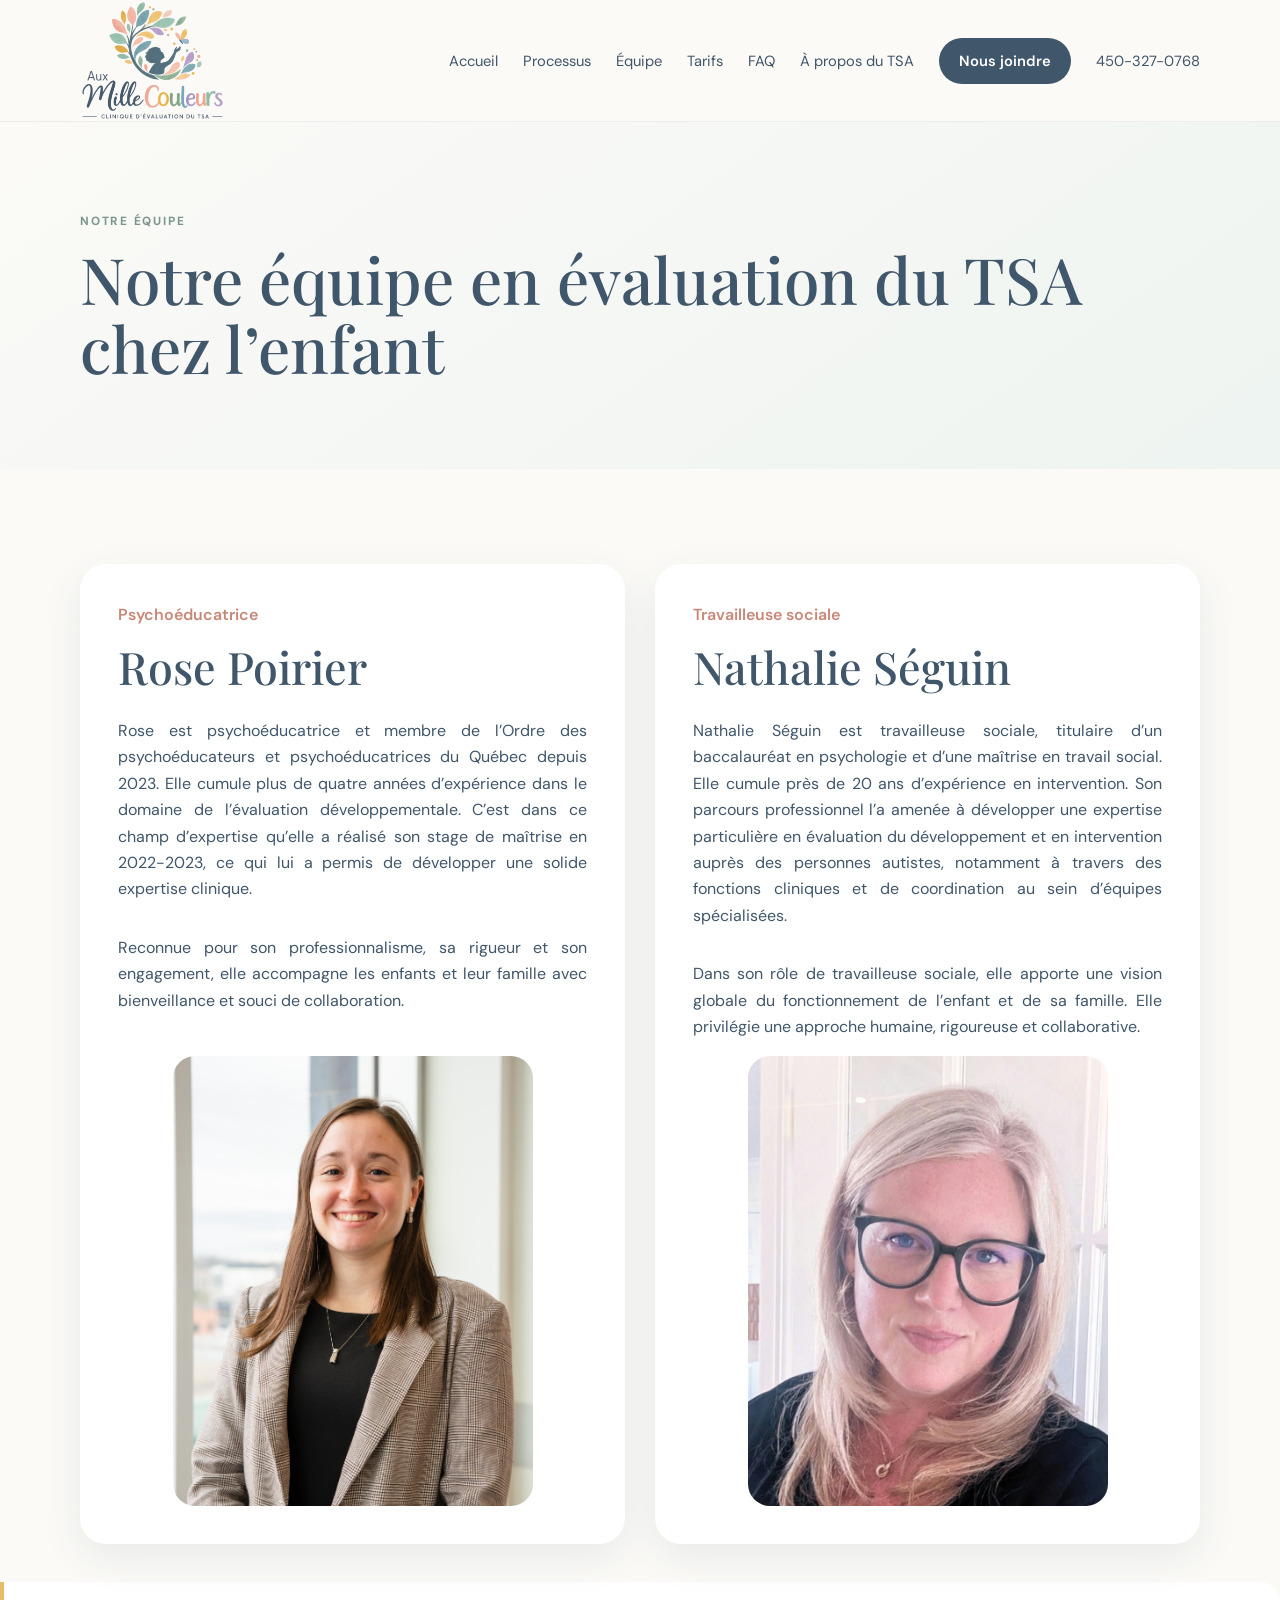
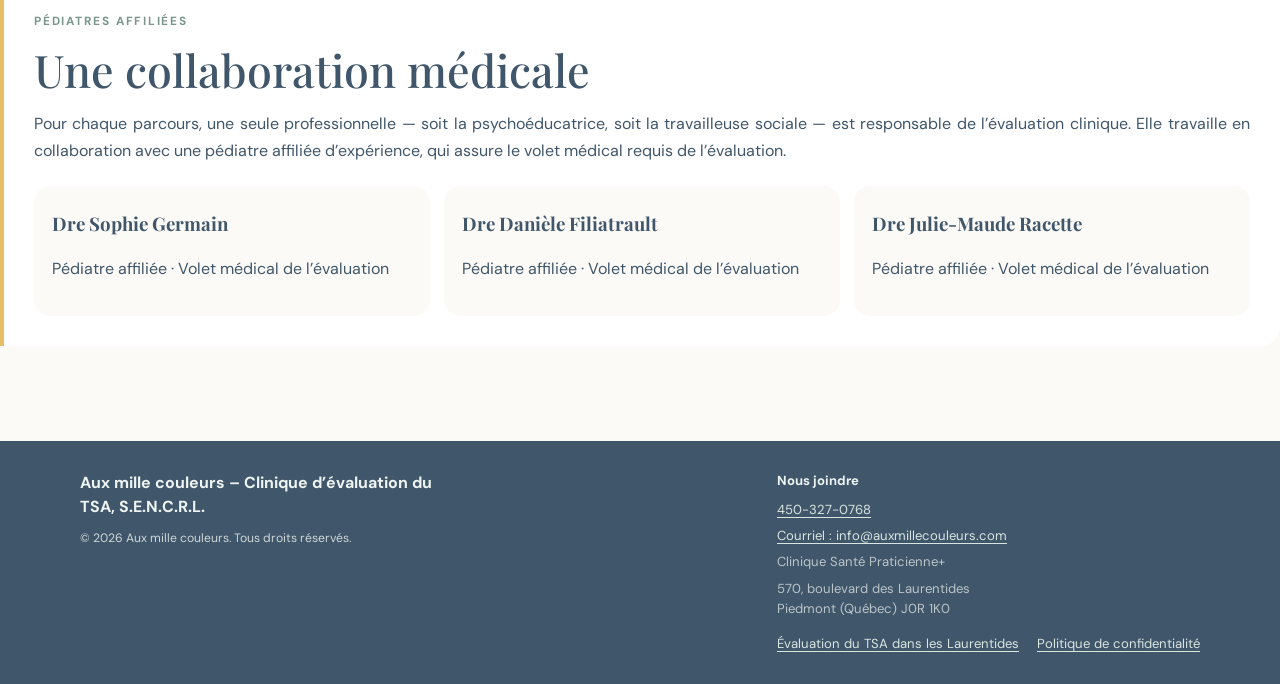
==== commit b323bb8e: "Add files via upload" ====
--- a/equipe.html
+++ b/equipe.html
@@ -26,4 +26,4 @@
 <article class="bio" id="rose"><p class="role">Psychoéducatrice</p><h2>Rose Poirier</h2><p>Rose est psychoéducatrice et membre de l’Ordre des psychoéducateurs et psychoéducatrices du Québec depuis 2023. Elle cumule plus de quatre années d’expérience dans le domaine de l’évaluation développementale. C’est dans ce champ d’expertise qu’elle a réalisé son stage de maîtrise en 2022-2023, ce qui lui a permis de développer une solide expertise clinique.</p><p>Reconnue pour son professionnalisme, sa rigueur et son engagement, elle accompagne les enfants et leur famille avec bienveillance et souci de collaboration.</p><img src="assets/rose-poirier.jpg" alt="Rose Poirier, psychoéducatrice" class="bio-photo"></article>
 <article class="bio" id="nathalie"><p class="role">Travailleuse sociale</p><h2>Nathalie Séguin</h2><p>Nathalie Séguin est travailleuse sociale, titulaire d’un baccalauréat en psychologie et d’une maîtrise en travail social. Elle cumule près de 20 ans d’expérience en intervention. Son parcours professionnel l’a amenée à développer une expertise particulière en évaluation du développement et en intervention auprès des personnes autistes, notamment à travers des fonctions cliniques et de coordination au sein d’équipes spécialisées.</p><p>Dans son rôle de travailleuse sociale, elle apporte une vision globale du fonctionnement de l’enfant et de sa famille. Elle privilégie une approche humaine, rigoureuse et collaborative.</p><img src="assets/nathalie-seguin.jpg" alt="Nathalie Séguin, travailleuse sociale" class="bio-photo"></article>
 </div>
-<div class="medical pediatricians"><p class="eyebrow">Pédiatres affiliées</p><h2>Une collaboration médicale</h2><p>Pour chaque parcours, une seule professionnelle — soit la psychoéducatrice, soit la travailleuse sociale — est responsable de l’évaluation clinique. Elle travaille en collaboration avec une pédiatre affiliée d’expérience, qui assure le volet médical requis de l’évaluation.</p><div class="doctor-mini-grid"><div><h3>Dre Sophie Germain</h3><p>Pédiatre affiliée · Volet médical de l’évaluation</p></div><div><h3>Dre Danièle Filiatrault</h3><p>Pédiatre affiliée · Volet médical de l’évaluation</p></div><div><h3>Dre Julie-Maude Racette</h3><p>Pédiatre affiliée · Volet médical de l’évaluation</p></div></div></div></section></main><footer><div class="container footer-wrap"><div class="footer-brand"><strong>Aux mille couleurs – Clinique d’évaluation du TSA, S.E.N.C.R.L.</strong><small>© 2026 Aux mille couleurs. Tous droits réservés.</small></div><div class="footer-details"><div><strong>Nous joindre</strong></div><a href="tel:+14503270768">450-327-0768</a><a href="mailto:info@auxmillecouleurs.com" aria-label="Envoyer un courriel à info@auxmillecouleurs.com" title="Écrire à la clinique">Courriel : info@auxmillecouleurs.com</a><span>Clinique Santé Praticienne +</span><span>570, boulevard des Laurentides<br>Piedmont (Québec) J0R 1K0</span><div class="footer-links"><a href="evaluation-tsa-laurentides.html">Évaluation du TSA dans les Laurentides</a><a href="politique-confidentialite.html">Politique de confidentialité</a></div></div></div></footer></body></html>+<div class="medical pediatricians"><p class="eyebrow">Pédiatres affiliées</p><h2>Une collaboration médicale</h2><p>Pour chaque parcours, une seule professionnelle — soit la psychoéducatrice, soit la travailleuse sociale — est responsable de l’évaluation clinique. Elle travaille en collaboration avec une pédiatre affiliée d’expérience, qui assure le volet médical requis de l’évaluation.</p><div class="doctor-mini-grid"><div><h3>Dre Sophie Germain</h3><p>Pédiatre affiliée · Volet médical de l’évaluation</p></div><div><h3>Dre Danièle Filiatrault</h3><p>Pédiatre affiliée · Volet médical de l’évaluation</p></div><div><h3>Dre Julie-Maude Racette</h3><p>Pédiatre affiliée · Volet médical de l’évaluation</p></div></div></div></section></main><footer><div class="container footer-wrap"><div class="footer-brand"><strong>Aux mille couleurs – Clinique d’évaluation du TSA, S.E.N.C.R.L.</strong><small>© 2026 Aux mille couleurs. Tous droits réservés.</small></div><div class="footer-details"><div><strong>Nous joindre</strong></div><a href="tel:+14503270768">450-327-0768</a><a href="mailto:info@auxmillecouleurs.com" aria-label="Envoyer un courriel à info@auxmillecouleurs.com" title="Écrire à la clinique">Courriel : info@auxmillecouleurs.com</a><span>Clinique Santé Praticienne+</span><span>570, boulevard des Laurentides<br>Piedmont (Québec) J0R 1K0</span><div class="footer-links"><a href="evaluation-tsa-laurentides.html">Évaluation du TSA dans les Laurentides</a><a href="politique-confidentialite.html">Politique de confidentialité</a></div></div></div></footer></body></html>
--- a/style.css
+++ b/style.css
@@ -102,7 +102,8 @@
 .contact-form fieldset:disabled input,.contact-form fieldset:disabled textarea{cursor:not-allowed}
 .contact-form fieldset:disabled button{cursor:not-allowed;opacity:.65}
 .visually-hidden{position:absolute;width:1px;height:1px;padding:0;margin:-1px;overflow:hidden;clip:rect(0,0,0,0);white-space:nowrap;border:0}
-@media(min-width:801px){.evaluation-steps article:nth-child(5){grid-column:1;grid-row:3}.evaluation-steps article:nth-child(6){grid-column:2;grid-row:3}.evaluation-steps article:nth-child(7){grid-column:2;grid-row:4}}
+@media(min-width:801px){.evaluation-steps article:nth-child(5){grid-column:1;grid-row:3}.evaluation-steps article:nth-child(6){grid-column:2;grid-row:3}.evaluation-steps article:nth-child(7){grid-column:1 / -1;grid-row:4;width:calc(50% - 9px);justify-self:center}}
+@media(max-width:520px){.evaluation-steps article:nth-child(7){width:100%}}
 \n/* Champ honeypot invisible pour filtrer les robots du formulaire */\n.form-honeypot{position:absolute!important;left:-10000px!important;width:1px!important;height:1px!important;overflow:hidden!important}\n
 /* En-tête : numéro de téléphone accessible sur toutes les pages */
 .phone-header{display:inline-flex;align-items:center;justify-content:center;margin-left:12px;padding:9px 13px;border:1px solid #cbd6d1;border-radius:999px;color:#40566a;font-weight:700;text-decoration:none;white-space:nowrap;font-size:.88rem}
@@ -118,3 +119,13 @@
 .footer-links{display:flex;gap:18px;flex-wrap:wrap;margin-top:8px}
 @media(max-width:800px){.footer-wrap{display:flex;flex-direction:column;gap:22px}.footer-details{margin-top:0!important}.phone-header{margin-left:0;padding:8px 10px;font-size:.8rem}}
 @media(max-width:520px){.phone-header{font-size:0;width:42px;height:42px;padding:0;position:relative}.phone-header:before{content:'☎';font-size:1.15rem}.footer-links{flex-direction:column;gap:5px}}
+
+
+/* Mise en valeur des moyens de communication sur la page Nous joindre */
+.contact-intro{font-size:1.22rem;line-height:1.75;font-weight:600;color:var(--ink);max-width:720px;margin:0 0 26px}
+.contact-info-vertical .contact-item .contact-note{font-size:.88rem;font-weight:400;line-height:1.55;color:#9aa7ad;margin-top:3px}
+.email-contact-highlight{margin-top:38px;padding:30px 34px;background:#fff;border-radius:24px;box-shadow:var(--shadow);display:flex;align-items:center;justify-content:space-between;gap:28px}
+.email-contact-highlight h2{margin:0 0 8px;font-family:'Playfair Display',Georgia,serif;font-size:1.65rem;color:var(--ink)}
+.email-contact-highlight p{margin:0;color:var(--muted)}
+.email-contact-highlight .button{white-space:nowrap}
+@media(max-width:800px){.email-contact-highlight{align-items:flex-start;flex-direction:column;padding:25px}.email-contact-highlight .button{width:100%;text-align:center}.contact-intro{font-size:1.1rem}}
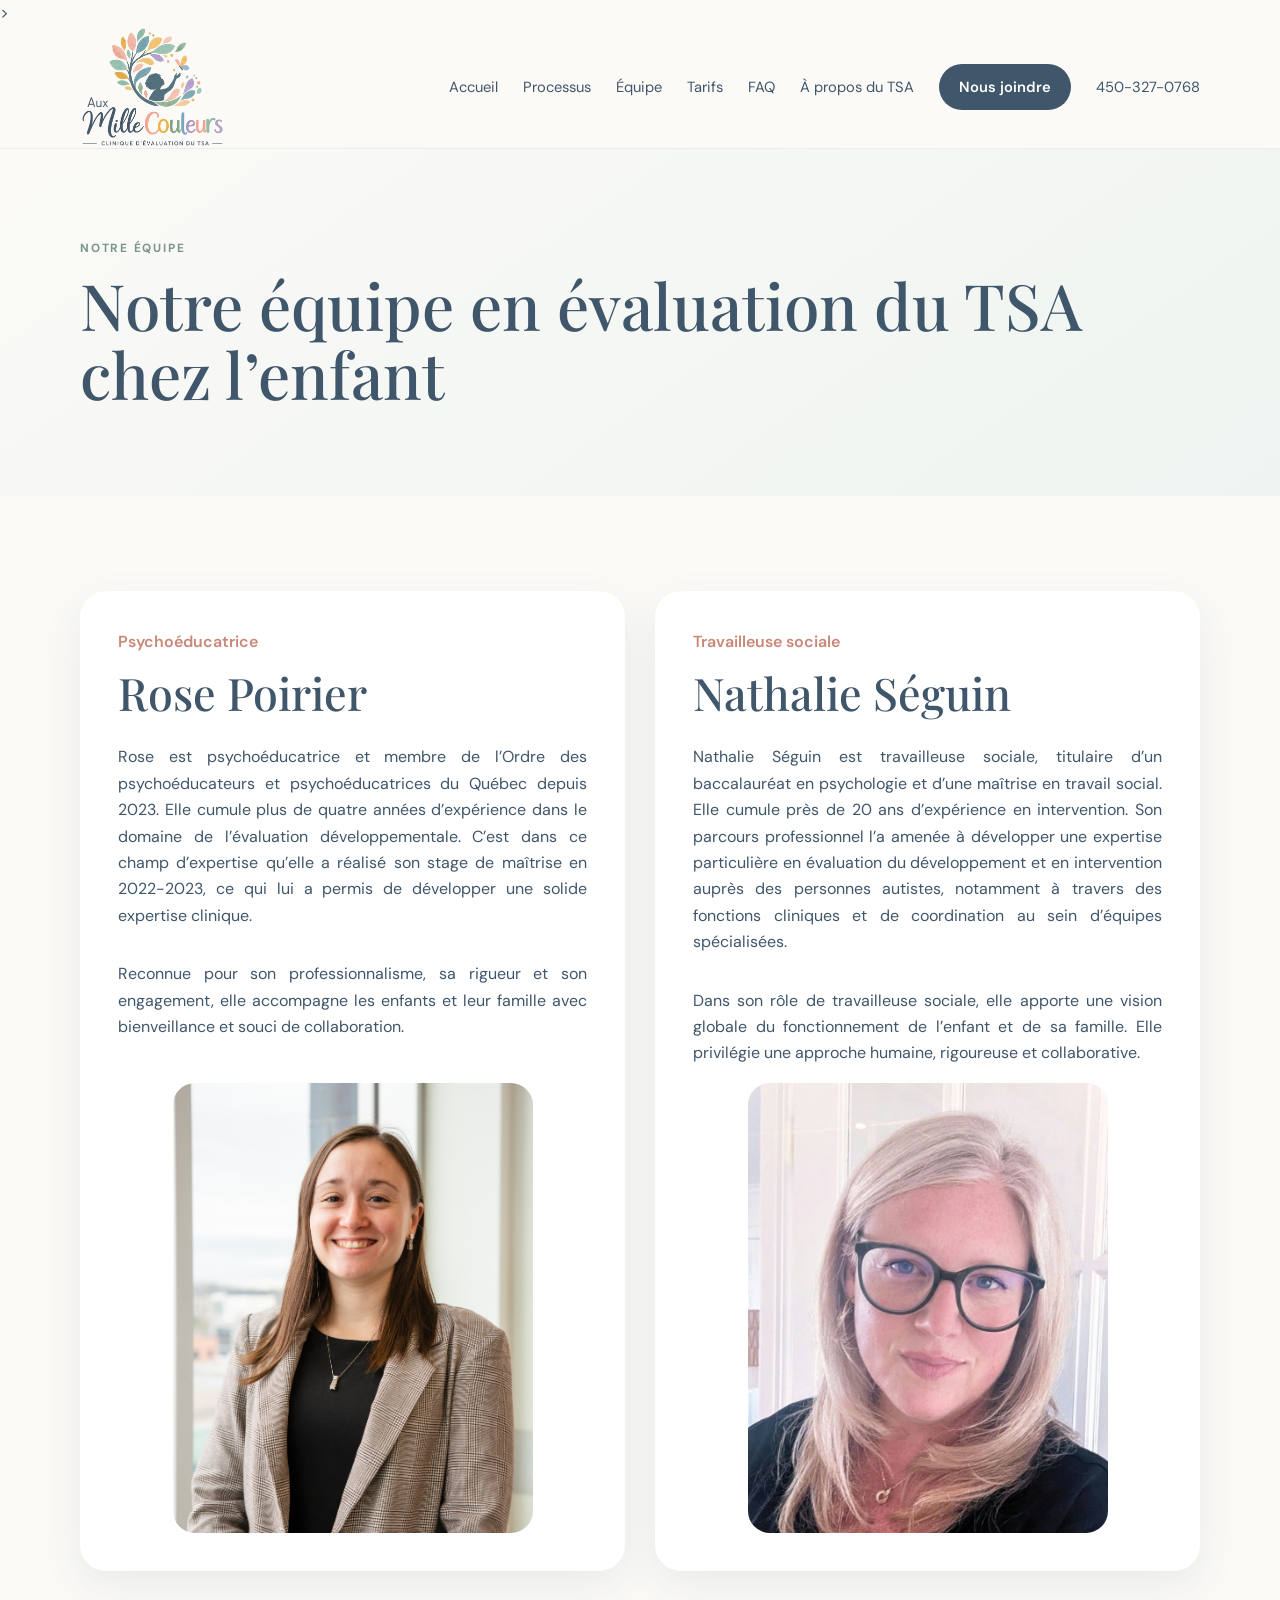
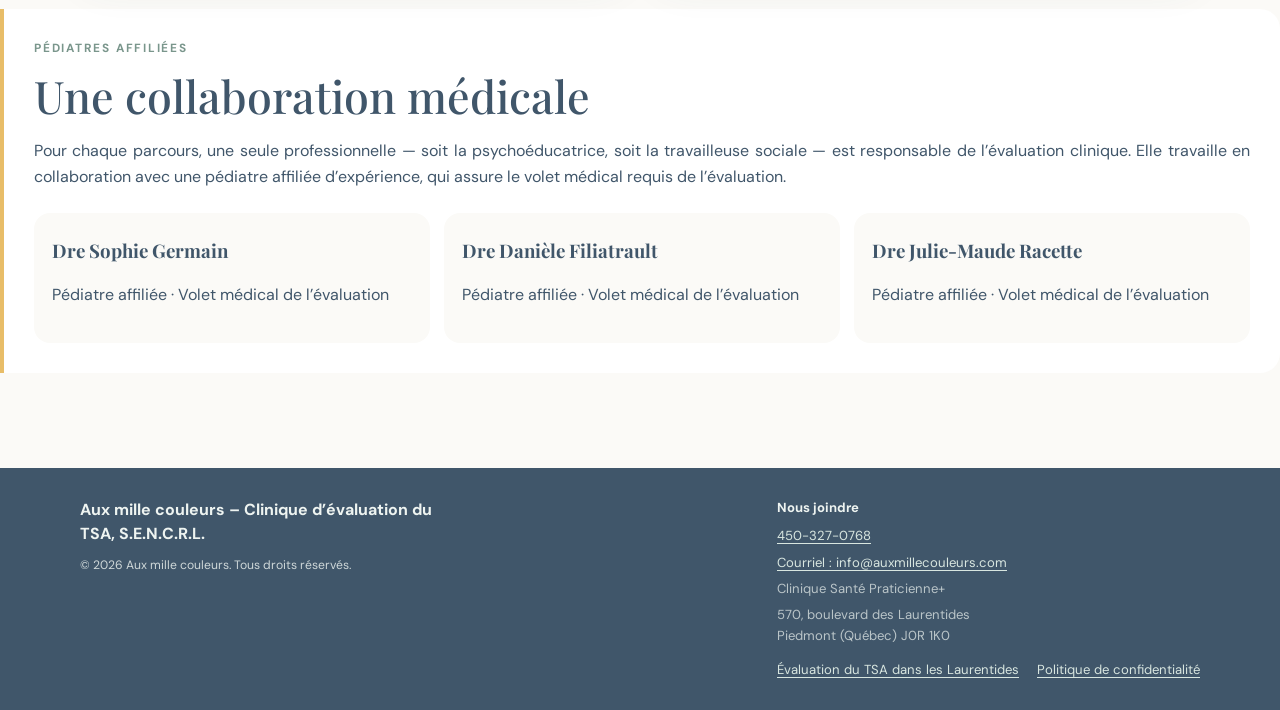
==== commit b1c07d8b: "Update equipe.html" ====
--- a/equipe.html
+++ b/equipe.html
@@ -1,13 +1,18 @@
 <!DOCTYPE html>
-<html lang="fr"><head><meta charset="UTF-8"><meta name="viewport" content="width=device-width, initial-scale=1.0"><title>Équipe | Psychoéducatrice, travailleuse sociale et pédiatres | Aux mille couleurs</title>
+<html lang="fr-CA">>
+  <head>
+    <meta charset="UTF-8">
+    <meta name="viewport" content="width=device-width, initial-scale=1.0">
+    <title>Équipe | Psychoéducatrice, travailleuse sociale et pédiatres | Aux mille couleurs</title>
   <meta name="description" content="Découvrez l’équipe d’Aux mille couleurs : psychoéducatrice, travailleuse sociale et pédiatres affiliées pour l’évaluation du TSA chez l’enfant à Piedmont, Laurentides.">
-  <link rel="canonical" href="https://rosepoirier98-lab.github.io/Clinique1000couleurs/equipe.html">
+  <link rel="canonical" href="https://auxmillecouleurs.com/equipe.html">
   <meta property="og:type" content="website">
   <meta property="og:locale" content="fr_CA">
   <meta property="og:site_name" content="Aux mille couleurs">
-  <meta property="og:title" content="Équipe | Psychoéducatrice, travailleuse sociale et pédiatres | Aux mille couleurs">
-  <meta property="og:description" content="Découvrez l’équipe d’Aux mille couleurs : psychoéducatrice, travailleuse sociale et pédiatres affiliées pour l’évaluation du TSA chez l’enfant à Piedmont, Laurentides.">
-  <meta property="og:url" content="https://rosepoirier98-lab.github.io/Clinique1000couleurs/equipe.html">
+  <meta property="og:title" content="Notre équipe | Aux mille couleurs – Évaluation du TSA">
+ <meta name="description" content="Rencontrez l’équipe d’Aux mille couleurs : psychoéducatrice, travailleuse sociale et pédiatres affiliées pour l’évaluation du TSA chez l’enfant à Piedmont, dans les Laurentides.">
+ <meta property="og:url" content="https://auxmillecouleurs.com/equipe.html">
+  <meta property="og:url" content="https://auxmillecouleurs.com/equipe.html">
   <meta name="twitter:card" content="summary">
   <meta name="twitter:title" content="Équipe | Psychoéducatrice, travailleuse sociale et pédiatres | Aux mille couleurs">
   <meta name="twitter:description" content="Découvrez l’équipe d’Aux mille couleurs : psychoéducatrice, travailleuse sociale et pédiatres affiliées pour l’évaluation du TSA chez l’enfant à Piedmont, Laurentides."><link rel="stylesheet" href="style.css?v=3"></head>
@@ -26,4 +31,4 @@
 <article class="bio" id="rose"><p class="role">Psychoéducatrice</p><h2>Rose Poirier</h2><p>Rose est psychoéducatrice et membre de l’Ordre des psychoéducateurs et psychoéducatrices du Québec depuis 2023. Elle cumule plus de quatre années d’expérience dans le domaine de l’évaluation développementale. C’est dans ce champ d’expertise qu’elle a réalisé son stage de maîtrise en 2022-2023, ce qui lui a permis de développer une solide expertise clinique.</p><p>Reconnue pour son professionnalisme, sa rigueur et son engagement, elle accompagne les enfants et leur famille avec bienveillance et souci de collaboration.</p><img src="assets/rose-poirier.jpg" alt="Rose Poirier, psychoéducatrice" class="bio-photo"></article>
 <article class="bio" id="nathalie"><p class="role">Travailleuse sociale</p><h2>Nathalie Séguin</h2><p>Nathalie Séguin est travailleuse sociale, titulaire d’un baccalauréat en psychologie et d’une maîtrise en travail social. Elle cumule près de 20 ans d’expérience en intervention. Son parcours professionnel l’a amenée à développer une expertise particulière en évaluation du développement et en intervention auprès des personnes autistes, notamment à travers des fonctions cliniques et de coordination au sein d’équipes spécialisées.</p><p>Dans son rôle de travailleuse sociale, elle apporte une vision globale du fonctionnement de l’enfant et de sa famille. Elle privilégie une approche humaine, rigoureuse et collaborative.</p><img src="assets/nathalie-seguin.jpg" alt="Nathalie Séguin, travailleuse sociale" class="bio-photo"></article>
 </div>
-<div class="medical pediatricians"><p class="eyebrow">Pédiatres affiliées</p><h2>Une collaboration médicale</h2><p>Pour chaque parcours, une seule professionnelle — soit la psychoéducatrice, soit la travailleuse sociale — est responsable de l’évaluation clinique. Elle travaille en collaboration avec une pédiatre affiliée d’expérience, qui assure le volet médical requis de l’évaluation.</p><div class="doctor-mini-grid"><div><h3>Dre Sophie Germain</h3><p>Pédiatre affiliée · Volet médical de l’évaluation</p></div><div><h3>Dre Danièle Filiatrault</h3><p>Pédiatre affiliée · Volet médical de l’évaluation</p></div><div><h3>Dre Julie-Maude Racette</h3><p>Pédiatre affiliée · Volet médical de l’évaluation</p></div></div></div></section></main><footer><div class="container footer-wrap"><div class="footer-brand"><strong>Aux mille couleurs – Clinique d’évaluation du TSA, S.E.N.C.R.L.</strong><small>© 2026 Aux mille couleurs. Tous droits réservés.</small></div><div class="footer-details"><div><strong>Nous joindre</strong></div><a href="tel:+14503270768">450-327-0768</a><a href="mailto:info@auxmillecouleurs.com" aria-label="Envoyer un courriel à info@auxmillecouleurs.com" title="Écrire à la clinique">Courriel : info@auxmillecouleurs.com</a><span>Clinique Santé Praticienne+</span><span>570, boulevard des Laurentides<br>Piedmont (Québec) J0R 1K0</span><div class="footer-links"><a href="evaluation-tsa-laurentides.html">Évaluation du TSA dans les Laurentides</a><a href="politique-confidentialite.html">Politique de confidentialité</a></div></div></div></footer></body></html>+<div class="medical pediatricians"><p class="eyebrow">Pédiatres affiliées</p><h2>Une collaboration médicale</h2><p>Pour chaque parcours, une seule professionnelle — soit la psychoéducatrice, soit la travailleuse sociale — est responsable de l’évaluation clinique. Elle travaille en collaboration avec une pédiatre affiliée d’expérience, qui assure le volet médical requis de l’évaluation.</p><div class="doctor-mini-grid"><div><h3>Dre Sophie Germain</h3><p>Pédiatre affiliée · Volet médical de l’évaluation</p></div><div><h3>Dre Danièle Filiatrault</h3><p>Pédiatre affiliée · Volet médical de l’évaluation</p></div><div><h3>Dre Julie-Maude Racette</h3><p>Pédiatre affiliée · Volet médical de l’évaluation</p></div></div></div></section></main><footer><div class="container footer-wrap"><div class="footer-brand"><strong>Aux mille couleurs – Clinique d’évaluation du TSA, S.E.N.C.R.L.</strong><small>© 2026 Aux mille couleurs. Tous droits réservés.</small></div><div class="footer-details"><div><strong>Nous joindre</strong></div><a href="tel:+14503270768">450-327-0768</a><a href="mailto:info@auxmillecouleurs.com" aria-label="Envoyer un courriel à info@auxmillecouleurs.com" title="Écrire à la clinique">Courriel : info@auxmillecouleurs.com</a><span>Clinique Santé Praticienne+</span><span>570, boulevard des Laurentides<br>Piedmont (Québec) J0R 1K0</span><div class="footer-links"><a href="evaluation-tsa-laurentides.html">Évaluation du TSA dans les Laurentides</a><a href="politique-confidentialite.html">Politique de confidentialité</a></div></div></div></footer></body></html>
--- a/style.css
+++ b/style.css
@@ -129,3 +129,11 @@
 .email-contact-highlight p{margin:0;color:var(--muted)}
 .email-contact-highlight .button{white-space:nowrap}
 @media(max-width:800px){.email-contact-highlight{align-items:flex-start;flex-direction:column;padding:25px}.email-contact-highlight .button{width:100%;text-align:center}.contact-intro{font-size:1.1rem}}
+
+
+/* Bloc courriel intégré à la carte téléphonique sur la page Nous joindre */
+.booking-card .email-contact-highlight{margin-top:28px;padding:24px 0 0;border-top:1px solid #e8ece9;border-radius:0;background:transparent;box-shadow:none;display:flex;flex-direction:column;align-items:stretch;gap:14px}
+.booking-card .email-contact-highlight h3{font-family:inherit;font-size:1.12rem;font-weight:700;color:var(--ink);margin:0 0 6px}
+.booking-card .email-contact-highlight p{margin:0;color:var(--muted);line-height:1.6}
+.booking-card .email-contact-highlight .button{width:100%;text-align:center;white-space:normal}
+@media(max-width:800px){.booking-card .email-contact-highlight{padding:22px 0 0}.booking-card .email-contact-highlight .button{width:100%}}
